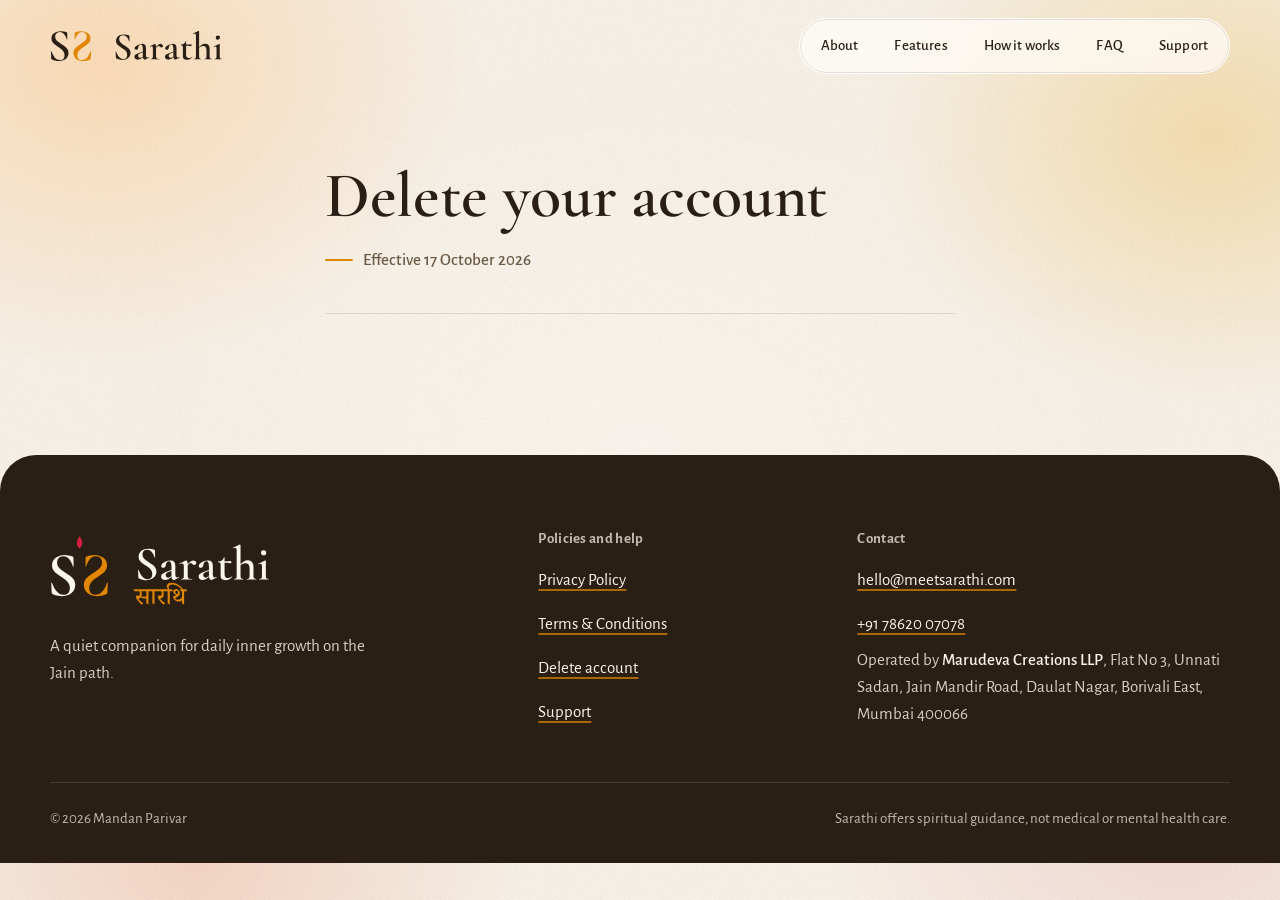
==== delete-account/index.html @ 7aa8a214 "WIP: Sarathi landing page, shared styles and legal page shells Work in progress; not deployed (deplo" ====
<!doctype html>
<html lang="en" class="no-js">
<head>
<meta charset="utf-8">
<meta name="viewport" content="width=device-width, initial-scale=1">
<title>Delete your account | सारथि Sarathi</title>
<meta name="description" content="How to delete your Sarathi account and data, in the app or by email, what is removed and how long it takes.">
<link rel="canonical" href="https://meetsarathi.com/delete-account/">
<meta name="theme-color" content="#E18601">
<meta name="color-scheme" content="light">
<link rel="icon" href="/assets/img/favicon.svg" type="image/svg+xml">
<link rel="icon" href="/assets/img/icon-512.png" type="image/png" sizes="512x512">
<link rel="apple-touch-icon" href="/assets/img/apple-touch-icon.png">
<meta property="og:type" content="website">
<meta property="og:site_name" content="Sarathi">
<meta property="og:locale" content="en_IN">
<meta property="og:title" content="Delete your account | Sarathi">
<meta property="og:description" content="How to delete your Sarathi account and data, in the app or by email, what is removed and how long it takes.">
<meta property="og:url" content="https://meetsarathi.com/delete-account/">
<meta property="og:image" content="https://meetsarathi.com/assets/img/og-image.png">
<meta property="og:image:width" content="1200">
<meta property="og:image:height" content="630">
<meta property="og:image:alt" content="The Sarathi mark with the words सारथि Sarathi and the line A quiet companion, not a coach.">
<meta name="twitter:card" content="summary_large_image">
<meta name="twitter:title" content="Delete your account | Sarathi">
<meta name="twitter:description" content="How to delete your Sarathi account and data, in the app or by email, what is removed and how long it takes.">
<meta name="twitter:image" content="https://meetsarathi.com/assets/img/og-image.png">
<meta name="twitter:image:alt" content="The Sarathi mark with the words सारथि Sarathi and the line A quiet companion, not a coach.">
<link rel="preconnect" href="https://fonts.googleapis.com">
<link rel="preconnect" href="https://fonts.gstatic.com" crossorigin>
<link rel="stylesheet" href="https://fonts.googleapis.com/css2?family=Alegreya+Sans:wght@400;500;700&amp;family=Cormorant+Garamond:wght@500;600&amp;family=Noto+Serif+Devanagari:wght@500;600&amp;display=swap">
<link rel="stylesheet" href="/assets/css/site.css">
<script>document.documentElement.className = 'js';</script>
<script src="/assets/js/site.js" defer></script>
</head>
<body>
<a class="skip-link" href="#main">Skip to content</a>
<header class="site-header">
  <div class="wrap header-inner">
    <a class="brand" href="/"><img src="/assets/img/logo-header.svg" alt="Sarathi, home" width="174" height="32"></a>
    <button class="menu-btn" type="button" aria-expanded="false" aria-controls="site-nav"><span class="bars" aria-hidden="true"></span>Menu</button>
    <nav id="site-nav" class="site-nav" aria-label="Main">
      <ul>
        <li><a href="/#about">About</a></li>
        <li><a href="/#features">Features</a></li>
        <li><a href="/#how-it-works">How it works</a></li>
        <li><a href="/#faq">FAQ</a></li>
        <li><a href="/support/">Support</a></li>
      </ul>
    </nav>
  </div>
</header>
<main id="main" class="legal">
  <header class="legal-head">
    <h1>Delete your account</h1>
    <p class="legal-date">Effective 17 October 2026</p>
  </header>
<!-- LEGAL_BODY -->
</main>
<footer class="site-footer">
  <div class="wrap">
    <div class="footer-grid">
      <div class="footer-brand">
        <a class="brand" href="/"><img src="/assets/img/logo-horizontal-reversed.svg" alt="Sarathi सारथि, home" width="220" height="70"></a>
        <p>A quiet companion for daily inner growth on the Jain path.</p>
      </div>
      <nav class="footer-col" aria-labelledby="footer-links">
        <h2 id="footer-links">Policies and help</h2>
        <ul>
          <li><a href="/privacy/">Privacy Policy</a></li>
          <li><a href="/terms/">Terms &amp; Conditions</a></li>
          <li><a href="/delete-account/">Delete account</a></li>
          <li><a href="/support/">Support</a></li>
        </ul>
      </nav>
      <div class="footer-col">
        <h2>Contact</h2>
        <ul>
          <li><a href="mailto:hello@meetsarathi.com">hello@meetsarathi.com</a></li>
          <li><a href="tel:+917862007078">+91 78620 07078</a></li>
        </ul>
        <address>Operated by <strong>Marudeva Creations LLP</strong>, Flat No 3, Unnati Sadan, Jain Mandir Road, Daulat Nagar, Borivali East, Mumbai 400066</address>
      </div>
    </div>
    <div class="footer-base">
      <p>© 2026 Mandan Parivar</p>
      <p>Sarathi offers spiritual guidance, not medical or mental health care.</p>
    </div>
  </div>
</footer>
</body>
</html>
---- assets/css/site.css ----
/* =========================================================================
   सारथि Sarathi · meetsarathi.com
   One stylesheet. No build step.
   Brand rules: Kanku only once per view (the flame). Cocoa is the text colour
   on cream. Kesar is a fill and stroke colour here (it is below AA as text on
   cream). No shadows or gradients on the mark. Motion is gentle (>= 400ms,
   ease-in-out); only the flame moves continuously; reduced motion is honoured.
   ========================================================================= */

:root {
  /* Brand palette */
  --kesar: #E18601;
  --cocoa: #2A1F14;
  --kanku: #D01F3F;
  --cream: #FBF6EE;
  --sand: #EDDCC2;
  --deep-sand: #D9C2A0;
  --muted: #6B5A45;

  /* Derived surfaces (tints of the palette) */
  --card: #FFFDF9;
  --card-glass: rgba(255, 253, 249, 0.72);
  --card-edge: rgba(255, 255, 255, 0.85);
  --line: rgba(42, 31, 20, 0.12);
  --line-strong: rgba(42, 31, 20, 0.22);
  --sand-glass: rgba(237, 220, 194, 0.55);

  /* Morning wash (page background only, never on the mark) */
  --wash-peach: rgba(255, 216, 170, 0.74);
  --wash-gold: rgba(244, 204, 120, 0.50);
  --wash-coral: rgba(242, 166, 134, 0.36);
  --wash-rose: rgba(236, 174, 174, 0.34);

  /* Type */
  --serif: "Cormorant Garamond", "Cormorant", Garamond, Georgia, serif;
  --sans: "Alegreya Sans", "Segoe UI", system-ui, -apple-system, sans-serif;
  --deva: "Noto Serif Devanagari", "Noto Serif", serif;
  --guj: "Noto Serif Gujarati", "Noto Serif", serif;

  --fs-xs: 0.875rem;     /* 14 */
  --fs-sm: 0.9375rem;    /* 15 */
  --fs-body: 1.0625rem;  /* 17 */
  --fs-lead: clamp(1.125rem, 1.05rem + 0.35vw, 1.3125rem);
  --fs-h3: clamp(1.375rem, 1.3rem + 0.3vw, 1.5625rem);
  --fs-h2: clamp(2.125rem, 1.55rem + 2.2vw, 3.25rem);
  --fs-h1: clamp(2.75rem, 1.35rem + 5.2vw, 5.375rem);

  /* Space and shape */
  --gutter: clamp(16px, 4.5vw, 48px);
  --max: 1180px;
  --section: clamp(4.5rem, 3rem + 6vw, 8.5rem);
  --r-card: 26px;
  --r-sm: 14px;
  --r-pill: 999px;

  /* Motion */
  --ease: cubic-bezier(0.45, 0.05, 0.55, 0.95);
  --dur: 480ms;
}

/* ---------- Base ---------------------------------------------------------- */

*, *::before, *::after { box-sizing: border-box; }

html {
  -webkit-text-size-adjust: 100%;
  text-size-adjust: 100%;
  scroll-behavior: smooth;
  background: var(--cream);
  overflow-x: clip;
}

body {
  margin: 0;
  min-height: 100vh;
  background: transparent;
  color: var(--cocoa);
  font-family: var(--sans);
  font-size: var(--fs-body);
  line-height: 1.6;
  font-kerning: normal;
  text-rendering: optimizeLegibility;
  -webkit-font-smoothing: antialiased;
  overflow-x: clip;
}

/* Slow morning wash + film grain, behind everything */
body::before,
body::after {
  content: "";
  position: fixed;
  pointer-events: none;
  z-index: -1;
}
body::before {
  inset: -12vmax;
  background:
    radial-gradient(42vmax 34vmax at 16% 18%, var(--wash-peach), transparent 70%),
    radial-gradient(38vmax 30vmax at 86% 24%, var(--wash-gold), transparent 70%),
    radial-gradient(36vmax 30vmax at 22% 84%, var(--wash-coral), transparent 70%),
    radial-gradient(40vmax 32vmax at 84% 80%, var(--wash-rose), transparent 70%),
    radial-gradient(56vmax 40vmax at 50% 50%, rgba(255, 253, 249, 0.6), transparent 75%);
  animation: wash-drift 70s var(--ease) infinite alternate;
  will-change: transform;
}
body::after {
  inset: 0;
  opacity: 0.32;
  mix-blend-mode: multiply;
  background-image: url("data:image/svg+xml,%3Csvg xmlns='http://www.w3.org/2000/svg' width='180' height='180'%3E%3Cfilter id='n'%3E%3CfeTurbulence type='fractalNoise' baseFrequency='.85' numOctaves='3' stitchTiles='stitch'/%3E%3CfeColorMatrix values='0 0 0 0 .42 0 0 0 0 .32 0 0 0 0 .22 0 0 0 .5 0'/%3E%3C/filter%3E%3Crect width='100%25' height='100%25' filter='url(%23n)'/%3E%3C/svg%3E");
}
@keyframes wash-drift {
  0%   { transform: translate3d(0, 0, 0) scale(1); }
  50%  { transform: translate3d(3vmax, -2vmax, 0) scale(1.04); }
  100% { transform: translate3d(-2vmax, 2vmax, 0) scale(1.02); }
}

img, svg { display: block; max-width: 100%; height: auto; }
svg { overflow: visible; }

h1, h2, h3, h4 {
  font-family: var(--serif);
  font-weight: 600;
  line-height: 1.12;
  letter-spacing: -0.005em;
  margin: 0;
  text-wrap: balance;
  font-variant-numeric: lining-nums;
}
p { margin: 0; text-wrap: pretty; }
ul, ol { margin: 0; padding: 0; }

a {
  color: inherit;
  text-decoration-line: underline;
  text-decoration-color: var(--kesar);
  text-decoration-thickness: 2px;
  text-underline-offset: 0.22em;
  transition: text-decoration-color var(--dur) var(--ease), color var(--dur) var(--ease);
}
a:hover { text-decoration-color: var(--cocoa); }

:focus-visible {
  outline: 3px solid var(--cocoa);
  outline-offset: 3px;
  border-radius: 6px;
}

::selection { background: var(--sand); color: var(--cocoa); }

/* Devanagari and Gujarati: Noto Serif, never italic */
.deva, :lang(hi) { font-family: var(--deva); font-style: normal; }
.guj, :lang(gu) { font-family: var(--guj); font-style: normal; }
.deva { font-weight: 600; font-size: 1.04em; }
span.deva, span:lang(hi), span:lang(gu) { line-height: 1; }
h1 .deva, h2 .deva, h3 .deva, summary .deva { font-size: 0.82em; font-weight: 500; }

.visually-hidden {
  position: absolute !important;
  width: 1px; height: 1px;
  margin: -1px; padding: 0;
  overflow: hidden;
  clip: rect(0 0 0 0);
  white-space: nowrap;
  border: 0;
}

.skip-link {
  position: absolute;
  left: 16px;
  top: -120px;
  z-index: 100;
  padding: 12px 18px;
  min-height: 44px;
  background: var(--cocoa);
  color: var(--cream);
  font-weight: 500;
  border-radius: var(--r-sm);
  text-decoration: none;
}
.skip-link:focus { top: 12px; outline-color: var(--kesar); }

.wrap {
  width: min(100% - 2 * var(--gutter), var(--max));
  margin-inline: auto;
}

/* ---------- Header and navigation ---------------------------------------- */

.site-header {
  position: relative;
  z-index: 20;
  padding-block: 18px;
}
.header-inner {
  display: flex;
  align-items: center;
  justify-content: space-between;
  gap: 16px;
}
.brand {
  display: inline-flex;
  align-items: center;
  min-height: 44px;
  padding-block: 4px;
  text-decoration: none;
  border-radius: 8px;
}
.brand img { height: 32px; width: auto; }

.site-nav ul {
  list-style: none;
  display: flex;
  flex-wrap: wrap;
  gap: 4px;
}
.site-nav a {
  display: inline-flex;
  align-items: center;
  min-height: 44px;
  padding: 0 16px;
  border-radius: var(--r-pill);
  font-weight: 500;
  font-size: var(--fs-sm);
  letter-spacing: 0.01em;
  text-decoration: none;
  transition: background-color var(--dur) var(--ease);
}
.site-nav a:hover { background: rgba(255, 253, 249, 0.85); }
.site-nav a[aria-current="page"] { background: var(--card); box-shadow: inset 0 0 0 1px var(--line); }

.menu-btn {
  display: none;
  align-items: center;
  gap: 10px;
  min-height: 44px;
  min-width: 44px;
  padding: 0 16px;
  border: 1px solid var(--line-strong);
  border-radius: var(--r-pill);
  background: var(--card-glass);
  color: var(--cocoa);
  font: 500 var(--fs-sm)/1 var(--sans);
  cursor: pointer;
  -webkit-backdrop-filter: blur(12px);
  backdrop-filter: blur(12px);
}
.menu-btn .bars { position: relative; width: 16px; height: 10px; }
.menu-btn .bars::before,
.menu-btn .bars::after {
  content: "";
  position: absolute;
  left: 0; right: 0;
  height: 1.5px;
  background: currentColor;
  border-radius: 2px;
  transition: transform var(--dur) var(--ease), top var(--dur) var(--ease);
}
.menu-btn .bars::before { top: 1px; }
.menu-btn .bars::after { top: 7.5px; }
.menu-open .menu-btn .bars::before { top: 4.25px; transform: rotate(45deg); }
.menu-open .menu-btn .bars::after { top: 4.25px; transform: rotate(-45deg); }

@media (min-width: 900px) {
  .site-nav ul {
    padding: 5px;
    background: var(--card-glass);
    border: 1px solid var(--card-edge);
    box-shadow: inset 0 0 0 1px var(--line);
    border-radius: var(--r-pill);
    -webkit-backdrop-filter: blur(14px);
    backdrop-filter: blur(14px);
  }
}

@media (max-width: 899.98px) {
  .js .menu-btn { display: inline-flex; }
  .js .site-nav {
    position: absolute;
    top: calc(100% - 4px);
    left: var(--gutter);
    right: var(--gutter);
    padding: 8px;
    background: rgba(255, 253, 249, 0.96);
    border: 1px solid var(--line);
    border-radius: 22px;
    box-shadow: 0 24px 48px -28px rgba(80, 50, 20, 0.45);
    opacity: 0;
    visibility: hidden;
    transform: translateY(-6px);
    transition: opacity var(--dur) var(--ease), transform var(--dur) var(--ease), visibility 0s linear var(--dur);
  }
  .js.menu-open .site-nav {
    opacity: 1;
    visibility: visible;
    transform: none;
    transition: opacity var(--dur) var(--ease), transform var(--dur) var(--ease), visibility 0s;
  }
  .js .site-nav ul { flex-direction: column; gap: 2px; }
  .js .site-nav a {
    display: flex;
    min-height: 52px;
    padding: 0 18px;
    border-radius: 14px;
    font-size: var(--fs-body);
  }
  .no-js .header-inner { flex-wrap: wrap; }
}

/* ---------- Shared section rhythm --------------------------------------- */

.section { padding-top: var(--section); }
.section-head { max-width: 40rem; }
.section-head h2 { font-size: var(--fs-h2); }
.section-head p { margin-top: 1.1rem; font-size: var(--fs-lead); line-height: 1.55; color: var(--cocoa); }
.section-head.center { margin-inline: auto; text-align: center; }

.text-link {
  display: inline-flex;
  align-items: center;
  min-height: 44px;
  font-weight: 500;
}

.pill-link {
  display: inline-flex;
  align-items: center;
  justify-content: center;
  gap: 10px;
  min-height: 50px;
  padding: 0 26px;
  border-radius: var(--r-pill);
  background: var(--kesar);
  color: var(--cocoa);
  font-weight: 700;
  font-size: var(--fs-body);
  text-decoration: none;
  transition: background-color var(--dur) var(--ease);
}
.pill-link:hover { background: #EC9A24; }
.pill-link svg { width: 14px; height: 14px; }

/* ---------- Hero ---------------------------------------------------------- */

.hero {
  padding-top: clamp(2.5rem, 1rem + 5vw, 5.5rem);
  padding-bottom: clamp(1rem, 2vw, 2rem);
  text-align: center;
}
.hero-title {
  font-size: var(--fs-h1);
  line-height: 1.02;
  letter-spacing: -0.015em;
  max-width: 14ch;
  margin-inline: auto;
}
@media (min-width: 1100px) { .hero-title { max-width: none; } }
.hero-line {
  margin: 1.1rem auto 0;
  max-width: 30ch;
  font-family: var(--serif);
  font-weight: 500;
  font-size: clamp(1.375rem, 1.15rem + 0.9vw, 1.875rem);
  line-height: 1.3;
  color: var(--muted);
}
.hero-pitch {
  margin: 1.5rem auto 0;
  max-width: 36rem;
  font-size: var(--fs-lead);
  line-height: 1.6;
}

.stores {
  list-style: none;
  display: flex;
  flex-wrap: wrap;
  justify-content: center;
  gap: 12px;
  margin-top: 2rem;
}
.store {
  display: inline-flex;
  align-items: center;
  gap: 12px;
  min-width: 0;
  min-height: 58px;
  padding: 8px 18px 8px 14px;
  border-radius: 16px;
  background: var(--card-glass);
  border: 1px solid var(--line-strong);
  text-align: left;
  -webkit-backdrop-filter: blur(10px);
  backdrop-filter: blur(10px);
}
.store svg { width: 24px; height: 24px; flex: none; }
@media (min-width: 560px) { .store { min-width: 196px; padding: 8px 20px 8px 16px; } }
.store-text { display: flex; flex-direction: column; line-height: 1.15; }
.store-soon { font-size: var(--fs-xs); color: var(--muted); font-weight: 500; }
.store-name { font-size: 1.1875rem; font-weight: 700; letter-spacing: 0.005em; }
.stores-note { margin-top: 0.9rem; font-size: var(--fs-sm); color: var(--muted); }

/* Stage: a temple window of morning light, framing the phone */
.hero-stage {
  position: relative;
  margin: clamp(2.5rem, 2rem + 3vw, 4.5rem) auto 0;
  width: min(100%, 600px);
  display: grid;
  place-items: center;
  padding-top: clamp(28px, 4vw, 56px);
}
.arch {
  position: absolute;
  inset: 0 0 clamp(-24px, -2vw, -12px);
  border-radius: 999px 999px 36px 36px;
  background:
    linear-gradient(180deg, rgba(255, 236, 205, 0.95) 0%, rgba(255, 246, 232, 0.75) 38%, rgba(251, 246, 238, 0.35) 100%);
  border: 1px solid rgba(217, 194, 160, 0.7);
  box-shadow: inset 0 0 0 10px rgba(255, 253, 249, 0.35);
  -webkit-mask-image: linear-gradient(180deg, #000 62%, transparent 98%);
  mask-image: linear-gradient(180deg, #000 62%, transparent 98%);
}
.arch::before {
  /* inner line of the window */
  content: "";
  position: absolute;
  inset: 16px 16px 0;
  border-radius: 999px 999px 24px 24px;
  border: 1px solid rgba(217, 194, 160, 0.45);
  border-bottom: 0;
}

/* ---------- Phone mock (HTML-drawn, illustrative) ------------------------ */

.phone {
  position: relative;
  margin: 0;
  width: min(84vw, 304px);
  aspect-ratio: 304 / 628;
  padding: 10px;
  border-radius: 48px;
  background: var(--cocoa);
  box-shadow:
    0 0 0 1px rgba(42, 31, 20, 0.9),
    0 50px 80px -40px rgba(110, 66, 20, 0.55),
    0 18px 36px -24px rgba(110, 66, 20, 0.35);
  text-align: left;
  font-size: 13px;
  line-height: 1.4;
}
.phone::before {
  /* side button */
  content: "";
  position: absolute;
  right: -3px; top: 120px;
  width: 3px; height: 64px;
  border-radius: 0 3px 3px 0;
  background: #3a2c1f;
}
.ps {
  position: relative;
  height: 100%;
  border-radius: 38px;
  background: var(--cream);
  overflow: hidden;
  display: flex;
  flex-direction: column;
  padding: 14px 16px 0;
}
.ps-island {
  position: absolute;
  top: 10px; left: 50%;
  width: 86px; height: 24px;
  transform: translateX(-50%);
  background: var(--cocoa);
  border-radius: 20px;
}
.ps-status {
  display: flex;
  justify-content: space-between;
  align-items: center;
  height: 20px;
  padding: 0 10px;
  font-weight: 700;
  font-size: 12px;
}
.ps-icons { display: flex; gap: 5px; align-items: center; }
.ps-icons i { display: block; background: var(--cocoa); border-radius: 1px; }
.ps-icons .sig { width: 14px; height: 9px; background: none; display: flex; gap: 1.5px; align-items: flex-end; }
.ps-icons .sig b { display: block; width: 2.5px; background: var(--cocoa); border-radius: 1px; }
.ps-icons .bat { width: 20px; height: 10px; border-radius: 3px; background: none; box-shadow: inset 0 0 0 1px var(--cocoa); padding: 1.5px; }
.ps-icons .bat::before { content: ""; display: block; height: 100%; width: 70%; background: var(--cocoa); border-radius: 1.5px; }

.ps-head {
  display: flex;
  align-items: center;
  justify-content: space-between;
  margin-top: 18px;
}
.ps-head img { height: 18px; width: auto; }
.ps-date { font-size: 12px; color: var(--muted); font-weight: 500; }
.ps-greet {
  margin-top: 10px;
  font-family: var(--serif);
  font-weight: 600;
  font-size: 25px;
  line-height: 1.1;
}
.ps-ringrow {
  display: flex;
  align-items: center;
  gap: 14px;
  margin-top: 14px;
  padding: 12px 14px;
  background: var(--card);
  border: 1px solid var(--sand);
  border-radius: 20px;
}
.ps-ring { width: 76px; height: 76px; flex: none; }
.ps-ringtext strong { display: block; font-family: var(--serif); font-size: 19px; line-height: 1.1; }
.ps-ringtext span { display: block; margin-top: 3px; font-size: 12px; color: var(--muted); }

.ps-card {
  margin-top: 10px;
  padding: 14px 15px 14px;
  background: var(--card);
  border: 1px solid var(--sand);
  border-radius: 20px;
}
.ps-label { font-size: 11.5px; font-weight: 500; color: var(--muted); }
.ps-quote {
  margin-top: 6px;
  font-family: var(--serif);
  font-weight: 600;
  font-size: 17.5px;
  line-height: 1.22;
}
.ps-tag {
  display: inline-block;
  margin-top: 10px;
  padding: 3px 10px;
  border-radius: var(--r-pill);
  background: var(--sand);
  font-size: 11.5px;
  font-weight: 500;
}
.ps-journal { display: flex; align-items: center; justify-content: space-between; gap: 10px; }
.ps-journal strong { display: block; font-family: var(--serif); font-size: 17px; line-height: 1.1; }
.ps-journal span { font-size: 11.5px; color: var(--muted); }
.ps-btn {
  flex: none;
  padding: 7px 14px;
  border-radius: var(--r-pill);
  background: var(--kesar);
  color: var(--cocoa);
  font-weight: 700;
  font-size: 12px;
}
.ps-next {
  display: flex;
  align-items: center;
  gap: 10px;
  margin-top: 10px;
  padding: 10px 14px;
  border-radius: 16px;
  background: rgba(237, 220, 194, 0.55);
  font-size: 12px;
}
.ps-next svg { width: 16px; height: 16px; flex: none; }
.ps-next strong { font-weight: 700; }
.ps-tabs {
  margin-top: auto;
  display: flex;
  justify-content: space-between;
  padding: 10px 6px 18px;
  border-top: 1px solid var(--sand);
  font-size: 10.5px;
  font-weight: 500;
  color: var(--muted);
}
.ps-tabs span { display: flex; flex-direction: column; align-items: center; gap: 4px; }
.ps-tabs span::before {
  content: "";
  width: 18px; height: 18px;
  border-radius: 6px;
  box-shadow: inset 0 0 0 1.5px currentColor;
  opacity: 0.6;
}
.ps-tabs .on { color: var(--cocoa); }
.ps-tabs .on::before { background: var(--kesar); box-shadow: none; opacity: 1; }

/* The flame: the only Kanku in view, and the only thing that moves */
.flame-kindle { animation: kindle 900ms var(--ease) 500ms both; }
.flame {
  transform-box: fill-box;
  transform-origin: 50% 100%;
  animation: sway 800ms var(--ease) 1400ms infinite alternate both;
}
@keyframes kindle { from { opacity: 0; } to { opacity: 1; } }
@keyframes sway {
  from { transform: rotate(-2.5deg); }
  to   { transform: rotate(2.5deg); }
}
.hero-title, .hero-line { animation: rise 900ms var(--ease) both; }
.hero-line { animation-delay: 120ms; }
@keyframes rise { from { opacity: 0; } to { opacity: 1; } }

/* ---------- About -------------------------------------------------------- */

.about-grid {
  display: grid;
  gap: clamp(2.5rem, 5vw, 5rem);
  align-items: center;
}
.about-copy h2 { font-size: var(--fs-h2); }
.about-copy .lead {
  margin-top: 1.4rem;
  font-family: var(--serif);
  font-weight: 500;
  font-size: clamp(1.5rem, 1.25rem + 1vw, 2.125rem);
  line-height: 1.3;
}
.about-copy p + p { margin-top: 1.1rem; }
.about-copy .lead + p { margin-top: 1.6rem; }
.about-copy p:not(.lead) { max-width: 36rem; font-size: var(--fs-lead); line-height: 1.65; }

.mark-card {
  margin: 0;
  padding: clamp(28px, 4vw, 44px);
  background: var(--card-glass);
  border: 1px solid var(--card-edge);
  box-shadow: inset 0 0 0 1px var(--line);
  border-radius: 32px;
  -webkit-backdrop-filter: blur(14px);
  backdrop-filter: blur(14px);
}
.mark-card img { width: clamp(120px, 26vw, 168px); margin-inline: auto; }
.mark-card ul { list-style: none; margin-top: 28px; display: grid; gap: 16px; }
.mark-card li { display: grid; grid-template-columns: 18px 1fr; gap: 14px; align-items: start; }
.mark-card li::before {
  content: "";
  width: 14px; height: 14px;
  margin-top: 6px;
  border-radius: 50%;
  background: var(--cocoa);
}
.mark-card li.becoming::before { background: var(--kesar); }
.mark-card li.between::before { background: none; box-shadow: inset 0 0 0 1.5px var(--deep-sand); }

@media (min-width: 900px) {
  .about-grid { grid-template-columns: 1.25fr 0.85fr; }
}

/* ---------- Features (bento of frosted cards) ---------------------------- */

.features-grid {
  list-style: none;
  display: grid;
  gap: 16px;
  margin-top: clamp(2.5rem, 4vw, 3.5rem);
}
.feature {
  position: relative;
  display: flex;
  flex-direction: column;
  padding: clamp(22px, 2.6vw, 30px);
  background: var(--card-glass);
  border: 1px solid var(--card-edge);
  box-shadow: inset 0 0 0 1px var(--line);
  border-radius: var(--r-card);
  -webkit-backdrop-filter: blur(14px);
  backdrop-filter: blur(14px);
}
.feature h3 { font-size: var(--fs-h3); }
.feature h3 + p { margin-top: 0.6rem; line-height: 1.6; }
.feature .demo { margin-top: auto; padding-top: 22px; }
.feature--soft { background: var(--sand-glass); }

/* small illustrations inside cards */
.demo-quote {
  padding: 20px 22px;
  border-radius: 18px;
  background: var(--card);
  border: 1px solid var(--sand);
}
.demo-quote q {
  quotes: none;
  display: block;
  font-family: var(--serif);
  font-size: clamp(1.375rem, 1.2rem + 0.6vw, 1.75rem);
  font-weight: 600;
  line-height: 1.25;
}
.demo-quote small { display: block; margin-top: 6px; font-size: var(--fs-sm); color: var(--muted); }

.dayline { position: relative; height: 34px; margin-top: 4px; }
.dayline-track {
  position: absolute;
  left: 0; right: 0; top: 10px;
  height: 14px;
  border-radius: var(--r-pill);
  background: linear-gradient(90deg, var(--deep-sand) 0 29.17%, var(--card) 29.17% 91.67%, var(--deep-sand) 91.67% 100%);
  box-shadow: inset 0 0 0 1px var(--line);
}
.dayline-dot {
  position: absolute;
  top: 13px;
  width: 8px; height: 8px;
  margin-left: -4px;
  border-radius: 50%;
  background: var(--kesar);
}
.dayline-legend {
  display: flex;
  justify-content: space-between;
  margin-top: 6px;
  font-size: var(--fs-xs);
  color: var(--muted);
}

.demo-question {
  display: flex;
  align-items: flex-start;
  gap: 12px;
  padding: 14px 16px;
  border-radius: 18px;
  background: var(--card);
  border: 1px solid var(--sand);
}
.demo-question p { font-family: var(--serif); font-weight: 600; font-size: 1.1875rem; line-height: 1.25; }
.demo-question small { display: block; margin-top: 4px; font-family: var(--sans); font-weight: 400; font-size: var(--fs-sm); color: var(--muted); }
.demo-question svg { width: 22px; height: 22px; flex: none; margin-top: 2px; }

.chips { list-style: none; display: flex; flex-wrap: wrap; gap: 8px; }
.chips li {
  padding: 6px 14px;
  border-radius: var(--r-pill);
  background: var(--card);
  border: 1px solid var(--sand);
  font-size: var(--fs-sm);
  font-weight: 500;
}
.chips li.more { background: var(--sand); border-color: var(--sand); }
.chips-caption { margin-top: 10px; font-size: var(--fs-sm); color: var(--muted); }

.bubble {
  max-width: 92%;
  margin-left: auto;
  padding: 12px 16px;
  border-radius: 18px 18px 6px 18px;
  background: var(--sand);
  font-size: var(--fs-sm);
  line-height: 1.45;
}
.bubble.reply {
  margin-left: 0;
  margin-top: 8px;
  border-radius: 18px 18px 18px 6px;
  background: var(--card);
  border: 1px solid var(--sand);
}

.practice-list { list-style: none; display: grid; gap: 0; }
.practice-list li {
  display: flex;
  justify-content: space-between;
  gap: 12px;
  padding: 9px 0;
  border-bottom: 1px solid var(--line);
  font-size: var(--fs-sm);
}
.practice-list li:last-child { border-bottom: 0; }
.practice-list span { color: var(--muted); }

.ladder { list-style: none; display: grid; gap: 6px; }
.ladder li {
  display: flex;
  align-items: center;
  gap: 10px;
  font-family: var(--serif);
  font-weight: 600;
  font-size: 1.125rem;
  line-height: 1.2;
}
.ladder li::before {
  content: "";
  width: 10px; height: 10px;
  flex: none;
  border-radius: 50%;
  box-shadow: inset 0 0 0 1.5px var(--kesar);
}
.ladder li:first-child::before { background: var(--kesar); }
.ladder li:nth-child(2) { padding-left: 14px; }
.ladder li:nth-child(3) { padding-left: 28px; }
.ladder li:nth-child(4) { padding-left: 42px; color: var(--muted); }

.scripts { list-style: none; display: flex; flex-wrap: wrap; gap: 10px 22px; align-items: baseline; }
.scripts li { line-height: 1.5; }
.scripts .en { font-family: var(--serif); font-weight: 600; font-size: clamp(2rem, 1.6rem + 1.4vw, 2.75rem); }
.scripts .deva, .scripts .guj { font-weight: 500; font-size: clamp(1.65rem, 1.3rem + 1.2vw, 2.25rem); }

.okay {
  padding: 16px 18px 14px;
  border-radius: 18px;
  background: var(--card);
  border: 1px solid var(--sand);
}
.okay p { font-family: var(--serif); font-weight: 600; font-size: 1.375rem; line-height: 1.2; }
.okay-scale { display: flex; justify-content: space-between; margin-top: 12px; gap: 4px; }
.okay-scale span {
  flex: 1;
  height: 8px;
  border-radius: var(--r-pill);
  background: var(--sand);
}
.okay-scale span.on { background: var(--kesar); }
.okay-ends { display: flex; justify-content: space-between; margin-top: 6px; font-size: var(--fs-xs); color: var(--muted); }

@media (min-width: 720px) {
  .features-grid { grid-template-columns: repeat(2, minmax(0, 1fr)); }
  .feature--wide { grid-column: span 2; }
}
@media (min-width: 1100px) {
  .features-grid { grid-template-columns: repeat(6, minmax(0, 1fr)); }
  .feature { grid-column: span 2; }
  .feature--wide { grid-column: span 4; }
  .feature--half { grid-column: span 3; }
  .feature--wide.split { flex-direction: row; gap: 32px; align-items: stretch; }
  .feature--wide.split > .copy { flex: 1 1 0; }
  .feature--wide.split > .demo { flex: 1.1 1 0; margin-top: 0; padding-top: 0; align-self: center; }
}

/* ---------- How it works -------------------------------------------------- */

.steps {
  list-style: none;
  display: grid;
  gap: 28px;
  margin-top: clamp(2.5rem, 4vw, 3.5rem);
  counter-reset: step;
}
.step { position: relative; display: grid; grid-template-columns: 64px 1fr; gap: 18px; align-items: start; }
.step-num {
  position: relative;
  display: grid;
  place-items: center;
  width: 64px; height: 64px;
  border-radius: 50%;
  background: var(--card);
  box-shadow: inset 0 0 0 1px var(--sand);
  font-family: var(--serif);
  font-weight: 600;
  font-size: 1.875rem;
  line-height: 1;
  font-variant-numeric: lining-nums;
}
.step-num::after {
  /* a kesar arc: progress made, one step at a time */
  content: "";
  position: absolute;
  inset: 0;
  border-radius: 50%;
  border: 2.5px solid transparent;
  border-top-color: var(--kesar);
  border-right-color: var(--kesar);
  transform: rotate(-45deg);
}
.step:nth-child(1) .step-num::after { border-right-color: transparent; transform: rotate(-20deg); }
.step:nth-child(3) .step-num::after { border-color: var(--kesar); }
.step h3 { font-size: var(--fs-h3); margin-top: 0.35rem; }
.step p { margin-top: 0.55rem; line-height: 1.6; max-width: 32rem; }

@media (min-width: 900px) {
  .steps { grid-template-columns: repeat(3, minmax(0, 1fr)); gap: clamp(28px, 4vw, 56px); }
  .step { grid-template-columns: 1fr; gap: 22px; }
  .step:not(:last-child)::after {
    /* the path between steps */
    content: "";
    position: absolute;
    top: 32px;
    left: 84px;
    right: calc(-1 * clamp(28px, 4vw, 56px) + 16px);
    border-top: 1.5px dashed var(--deep-sand);
  }
  .step h3 { margin-top: 0; }
}
.steps-note { margin-top: 2.5rem; max-width: 44rem; color: var(--muted); font-size: var(--fs-body); }

/* ---------- Privacy promise ---------------------------------------------- */

.promise {
  display: grid;
  gap: clamp(2rem, 4vw, 3.5rem);
  padding: clamp(32px, 5vw, 64px);
  border-radius: 36px;
  background: var(--sand-glass);
  border: 1px solid rgba(255, 253, 249, 0.6);
  box-shadow: inset 0 0 0 1px rgba(42, 31, 20, 0.08);
  -webkit-backdrop-filter: blur(14px);
  backdrop-filter: blur(14px);
}
.promise h2 { font-size: var(--fs-h2); }
.promise-intro p { margin-top: 1rem; font-size: var(--fs-lead); max-width: 30rem; }
.promise-intro .text-link { margin-top: 1rem; }
.promise-list { list-style: none; display: grid; gap: 14px; }
.promise-list li {
  display: grid;
  grid-template-columns: 28px 1fr;
  gap: 14px;
  padding: 18px 20px;
  background: var(--card-glass);
  border-radius: 20px;
  box-shadow: inset 0 0 0 1px var(--line);
}
.promise-list svg { width: 28px; height: 28px; }
.promise-list strong { display: block; font-family: var(--serif); font-size: 1.375rem; line-height: 1.2; font-weight: 600; }
.promise-list span { display: block; margin-top: 2px; line-height: 1.5; }
@media (min-width: 900px) {
  .promise { grid-template-columns: 0.9fr 1.1fr; align-items: center; }
  .promise-list { grid-template-columns: 1fr 1fr; }
}

/* ---------- From Mandan Parivar ------------------------------------------ */

.family { text-align: center; }
.family h2 { font-size: var(--fs-h2); }
.family p { margin: 1.2rem auto 0; max-width: 36rem; font-size: var(--fs-lead); line-height: 1.6; }
.family .pill-link { margin-top: 2rem; }
.family-rule {
  width: 72px;
  height: 1px;
  margin: 0 auto 2rem;
  background: var(--deep-sand);
}

/* ---------- FAQ ----------------------------------------------------------- */

.faq-grid { display: grid; gap: clamp(2rem, 4vw, 4rem); }
.faq-intro h2 { font-size: var(--fs-h2); }
.faq-intro p { margin-top: 1rem; font-size: var(--fs-lead); }
.faq-list { display: grid; gap: 10px; }
.faq-item {
  background: var(--card-glass);
  border: 1px solid var(--card-edge);
  box-shadow: inset 0 0 0 1px var(--line);
  border-radius: 20px;
  -webkit-backdrop-filter: blur(12px);
  backdrop-filter: blur(12px);
  transition: background-color var(--dur) var(--ease);
}
.faq-item[open] { background: rgba(255, 253, 249, 0.92); }
.faq-item summary {
  display: flex;
  align-items: center;
  justify-content: space-between;
  gap: 16px;
  min-height: 64px;
  padding: 14px 20px 14px 24px;
  cursor: pointer;
  list-style: none;
  font-family: var(--serif);
  font-weight: 600;
  font-size: clamp(1.25rem, 1.15rem + 0.35vw, 1.4375rem);
  line-height: 1.25;
  border-radius: 20px;
}
.faq-item summary::-webkit-details-marker { display: none; }
.faq-item summary > span:first-child { flex: 1; }
.faq-item summary::after {
  content: "";
  flex: none;
  width: 30px; height: 30px;
  border-radius: 50%;
  background:
    linear-gradient(var(--cocoa), var(--cocoa)) center / 12px 1.5px no-repeat,
    linear-gradient(var(--cocoa), var(--cocoa)) center / 1.5px 12px no-repeat,
    var(--sand);
  transition: transform var(--dur) var(--ease);
}
.faq-item[open] summary::after { transform: rotate(45deg); }
.faq-body { padding: 0 24px 22px; max-width: 42rem; }
.faq-body p + p { margin-top: 0.8rem; }
.faq-item[open] .faq-body { animation: rise var(--dur) var(--ease); }
@media (min-width: 900px) {
  .faq-grid { grid-template-columns: 0.75fr 1.25fr; align-items: start; }
  .faq-intro { position: sticky; top: 32px; }
}

/* ---------- Closing line --------------------------------------------------- */

.closing {
  padding-block: clamp(3rem, 6vw, 6rem) clamp(3rem, 5vw, 5rem);
  text-align: center;
}
.closing p {
  font-family: var(--serif);
  font-weight: 500;
  font-size: clamp(2.25rem, 1.2rem + 4.5vw, 4.75rem);
  line-height: 1.05;
  letter-spacing: -0.01em;
  color: var(--cocoa);
}

/* ---------- Footer (cocoa ground, reversed logo) ------------------------- */

.site-footer {
  background: var(--cocoa);
  color: var(--cream);
  border-radius: 36px 36px 0 0;
  padding-block: clamp(3rem, 6vw, 5rem) 2rem;
}
.site-footer :focus-visible { outline-color: var(--cream); }
.site-footer a {
  text-decoration-color: rgba(225, 134, 1, 0.7);
}
.site-footer a:hover { text-decoration-color: var(--kesar); color: #fff; }
.footer-grid { display: grid; gap: 2.5rem; }
.footer-brand img { width: 220px; height: auto; }
.footer-brand p { margin-top: 1.1rem; max-width: 22rem; color: rgba(251, 246, 238, 0.82); }
.footer-col h2 {
  font-family: var(--sans);
  font-size: var(--fs-sm);
  font-weight: 700;
  letter-spacing: 0.02em;
  color: rgba(251, 246, 238, 0.72);
  margin-bottom: 0.6rem;
}
.footer-col ul { list-style: none; }
.footer-col a {
  display: inline-flex;
  align-items: center;
  min-height: 44px;
}
.footer-col address { font-style: normal; color: rgba(251, 246, 238, 0.82); line-height: 1.6; }
.footer-col address strong { color: var(--cream); font-weight: 500; }
.footer-base {
  display: flex;
  flex-wrap: wrap;
  justify-content: space-between;
  gap: 8px 24px;
  margin-top: 3rem;
  padding-top: 1.5rem;
  border-top: 1px solid rgba(251, 246, 238, 0.14);
  font-size: var(--fs-sm);
  color: rgba(251, 246, 238, 0.72);
}
@media (min-width: 760px) {
  .footer-grid { grid-template-columns: 1fr 1fr; }
}
@media (min-width: 1100px) {
  .footer-grid { grid-template-columns: 1.3fr 0.8fr 1.1fr; gap: 3rem; }
}

/* ---------- Legal and support pages -------------------------------------- */

.legal {
  width: min(100% - 2 * var(--gutter), 70ch);
  margin-inline: auto;
  padding-block: clamp(2.5rem, 2rem + 3vw, 5rem) clamp(4rem, 8vw, 7rem);
  font-size: var(--fs-body);
  line-height: 1.7;
}
.legal-head {
  padding-bottom: clamp(1.75rem, 3vw, 2.5rem);
  margin-bottom: clamp(1.75rem, 3vw, 2.5rem);
  border-bottom: 1px solid var(--line);
}
.legal-head h1 {
  font-size: clamp(2.5rem, 1.6rem + 3.4vw, 4rem);
  line-height: 1.05;
}
.legal-date {
  display: flex;
  align-items: center;
  gap: 10px;
  margin-top: 1rem;
  color: var(--muted);
  font-weight: 500;
}
.legal-date::before {
  content: "";
  width: 28px; height: 2px;
  border-radius: 2px;
  background: var(--kesar);
}

/* Prose */
.legal > :where(p, ul, ol, dl, table, blockquote, address, figure, pre, section, div) { margin-block: 0 1.1em; }
.legal :where(p, li, dd) { max-width: 70ch; }
.legal h2 {
  font-size: clamp(1.625rem, 1.45rem + 0.7vw, 2rem);
  line-height: 1.15;
  margin: 2.6em 0 0.7em;
  padding-top: 1.1em;
  border-top: 1px solid var(--line);
  scroll-margin-top: 24px;
  font-variant-numeric: lining-nums tabular-nums;
}
.legal-head + h2,
.legal-head + .toc + h2,
.legal .toc + h2 { margin-top: 0.4em; border-top: 0; padding-top: 0; }
.legal h3 {
  font-size: clamp(1.25rem, 1.18rem + 0.3vw, 1.4375rem);
  line-height: 1.2;
  margin: 1.9em 0 0.5em;
  scroll-margin-top: 24px;
  font-variant-numeric: lining-nums tabular-nums;
}
.legal h4 {
  font-family: var(--sans);
  font-size: var(--fs-body);
  font-weight: 700;
  line-height: 1.4;
  margin: 1.6em 0 0.4em;
}
.legal :where(section, div) > :where(h2, h3):first-child { margin-top: 0; }
.legal p, .legal li { text-wrap: pretty; hyphens: manual; overflow-wrap: break-word; }
.legal ul, .legal ol { padding-left: 1.35em; }
.legal li { margin-block: 0.35em; padding-left: 0.2em; }
.legal li::marker { color: var(--muted); font-variant-numeric: tabular-nums; }
.legal ul > li::marker { color: var(--kesar); }
.legal ol ol { list-style: lower-alpha; }
.legal ol ol ol { list-style: lower-roman; }
.legal :where(ul, ol) :where(ul, ol) { margin-top: 0.35em; margin-bottom: 0.35em; }
.legal strong, .legal b { font-weight: 700; }
.legal a { overflow-wrap: anywhere; }
.legal dt { font-weight: 700; margin-top: 0.8em; }
.legal dd { margin: 0.2em 0 0 0; }
.legal address { font-style: normal; }
.legal hr { border: 0; border-top: 1px solid var(--line); margin: 2.5em 0; }
.legal blockquote,
.legal .note,
.legal .callout {
  margin-inline: 0;
  padding: 1.1em 1.3em;
  border-radius: 18px;
  background: var(--sand-glass);
  box-shadow: inset 3px 0 0 var(--kesar);
}
.legal blockquote > :last-child, .legal .note > :last-child, .legal .callout > :last-child { margin-bottom: 0; }

/* Numbering: write "1." in the heading text, wrap it in <span class="n">, or
   add class "numbered" to <main class="legal"> for automatic 1 / 1.1 numbers. */
.legal h2 .n, .legal h3 .n { display: inline-block; min-width: 1.9em; font-variant-numeric: lining-nums tabular-nums; color: var(--muted); }
.legal.numbered { counter-reset: h2; }
.legal.numbered h2 { counter-increment: h2; counter-reset: h3; }
.legal.numbered h3 { counter-increment: h3; }
.legal.numbered h2::before { content: counter(h2) ". "; display: inline-block; min-width: 1.9em; color: var(--muted); }
.legal.numbered h3::before { content: counter(h2) "." counter(h3) " "; display: inline-block; min-width: 2.6em; color: var(--muted); }

/* Tables */
.legal .table-scroll { overflow-x: auto; margin-block: 0 1.4em; border-radius: 16px; box-shadow: inset 0 0 0 1px var(--line); background: var(--card-glass); }
.legal .table-scroll:focus-visible { outline-offset: 2px; }
.legal table {
  width: 100%;
  border-collapse: collapse;
  font-size: var(--fs-sm);
  line-height: 1.5;
  font-variant-numeric: lining-nums tabular-nums;
}
.legal .table-scroll table { margin: 0; }
.legal caption { caption-side: top; text-align: left; padding: 12px 16px 4px; font-weight: 700; }
.legal th, .legal td { padding: 12px 16px; text-align: left; vertical-align: top; border-bottom: 1px solid var(--line); }
.legal thead th { background: var(--sand); font-weight: 700; border-bottom: 0; }
.legal tbody tr:last-child > * { border-bottom: 0; }
.legal td { overflow-wrap: anywhere; min-width: 8em; }

/* Table of contents (built by site.js from the h2s) */
.toc {
  margin: 0 0 2.5rem;
  padding: 6px 8px 10px;
  background: var(--card-glass);
  border: 1px solid var(--card-edge);
  box-shadow: inset 0 0 0 1px var(--line);
  border-radius: 20px;
  -webkit-backdrop-filter: blur(12px);
  backdrop-filter: blur(12px);
}
.toc summary {
  display: flex;
  align-items: center;
  justify-content: space-between;
  min-height: 48px;
  padding: 0 12px;
  font-weight: 700;
  cursor: pointer;
  list-style: none;
  border-radius: 14px;
}
.toc summary::-webkit-details-marker { display: none; }
.toc summary::after {
  content: "";
  width: 9px; height: 9px;
  border-right: 1.5px solid var(--cocoa);
  border-bottom: 1.5px solid var(--cocoa);
  transform: translateY(-3px) rotate(45deg);
  transition: transform var(--dur) var(--ease);
}
.toc[open] summary::after { transform: translateY(2px) rotate(-135deg); }
.toc ol { list-style: none; padding: 0; margin: 0; counter-reset: toc; }
.toc li { margin: 0; padding: 0; max-width: none; }
.toc a {
  display: flex;
  align-items: center;
  min-height: 44px;
  padding: 6px 12px;
  border-radius: 12px;
  text-decoration: none;
  line-height: 1.35;
  font-size: var(--fs-sm);
  transition: background-color var(--dur) var(--ease);
}
.toc a:hover { background: rgba(237, 220, 194, 0.6); }
.toc a[aria-current="true"] { background: var(--sand); font-weight: 500; }

@media (min-width: 1120px) {
  .legal.has-toc {
    width: min(100% - 2 * var(--gutter), calc(70ch + 16rem + 4.5rem));
    display: grid;
    grid-template-columns: 16rem minmax(0, 70ch);
    column-gap: 4.5rem;
    align-items: start;
  }
  .legal.has-toc > * { grid-column: 2; }
  .legal.has-toc > .legal-head { grid-column: 1 / -1; }
  .legal.has-toc > .toc {
    grid-column: 1;
    grid-row: 2 / span 400;
    position: sticky;
    top: 24px;
    max-height: calc(100vh - 48px);
    overflow: auto;
    margin: 0;
  }
  .legal.has-toc > .toc summary { pointer-events: none; }
  .legal.has-toc > .toc summary::after { display: none; }
  .legal.has-toc .toc + h2 { margin-top: 0; }
}

/* Support page helpers (usable inside the injected body) */
.legal .contact-cards { display: grid; gap: 12px; padding: 0; list-style: none; }
.legal .contact-cards li { margin: 0; padding: 18px 20px; border-radius: 18px; background: var(--card-glass); box-shadow: inset 0 0 0 1px var(--line); }
@media (min-width: 640px) { .legal .contact-cards { grid-template-columns: 1fr 1fr; } }

/* ---------- 404 ------------------------------------------------------------ */

.notfound {
  min-height: 62vh;
  display: grid;
  place-items: center;
  text-align: center;
  padding-block: clamp(3rem, 8vw, 6rem);
}
.notfound img { width: 96px; margin: 0 auto 2rem; }
.notfound h1 { font-size: clamp(2.75rem, 2rem + 3vw, 4.25rem); }
.notfound p { margin: 1rem auto 0; max-width: 32rem; font-size: var(--fs-lead); }
.notfound .pill-link { margin-top: 2rem; }
.notfound ul { list-style: none; display: flex; flex-wrap: wrap; justify-content: center; gap: 4px 20px; margin-top: 1.25rem; }
.notfound ul a { display: inline-flex; align-items: center; min-height: 44px; }

/* ---------- Reduced motion: no drift, no sway; a single soft fade -------- */

@media (prefers-reduced-motion: reduce) {
  html { scroll-behavior: auto; }
  body::before { animation: none; }
  .flame { animation: none; }
  .flame-kindle { animation: kindle 600ms var(--ease) both; }
  *, *::before, *::after { transition-duration: 1ms !important; }
  .menu-open .menu-btn .bars::before, .menu-open .menu-btn .bars::after { transition: none; }
}

/* ---------- Print (legal pages) ------------------------------------------- */

@media print {
  body::before, body::after, .site-header, .site-footer, .toc, .skip-link { display: none !important; }
  body { background: #fff; }
  .legal { width: auto; padding: 0; }
  .legal a { text-decoration: underline; }
}
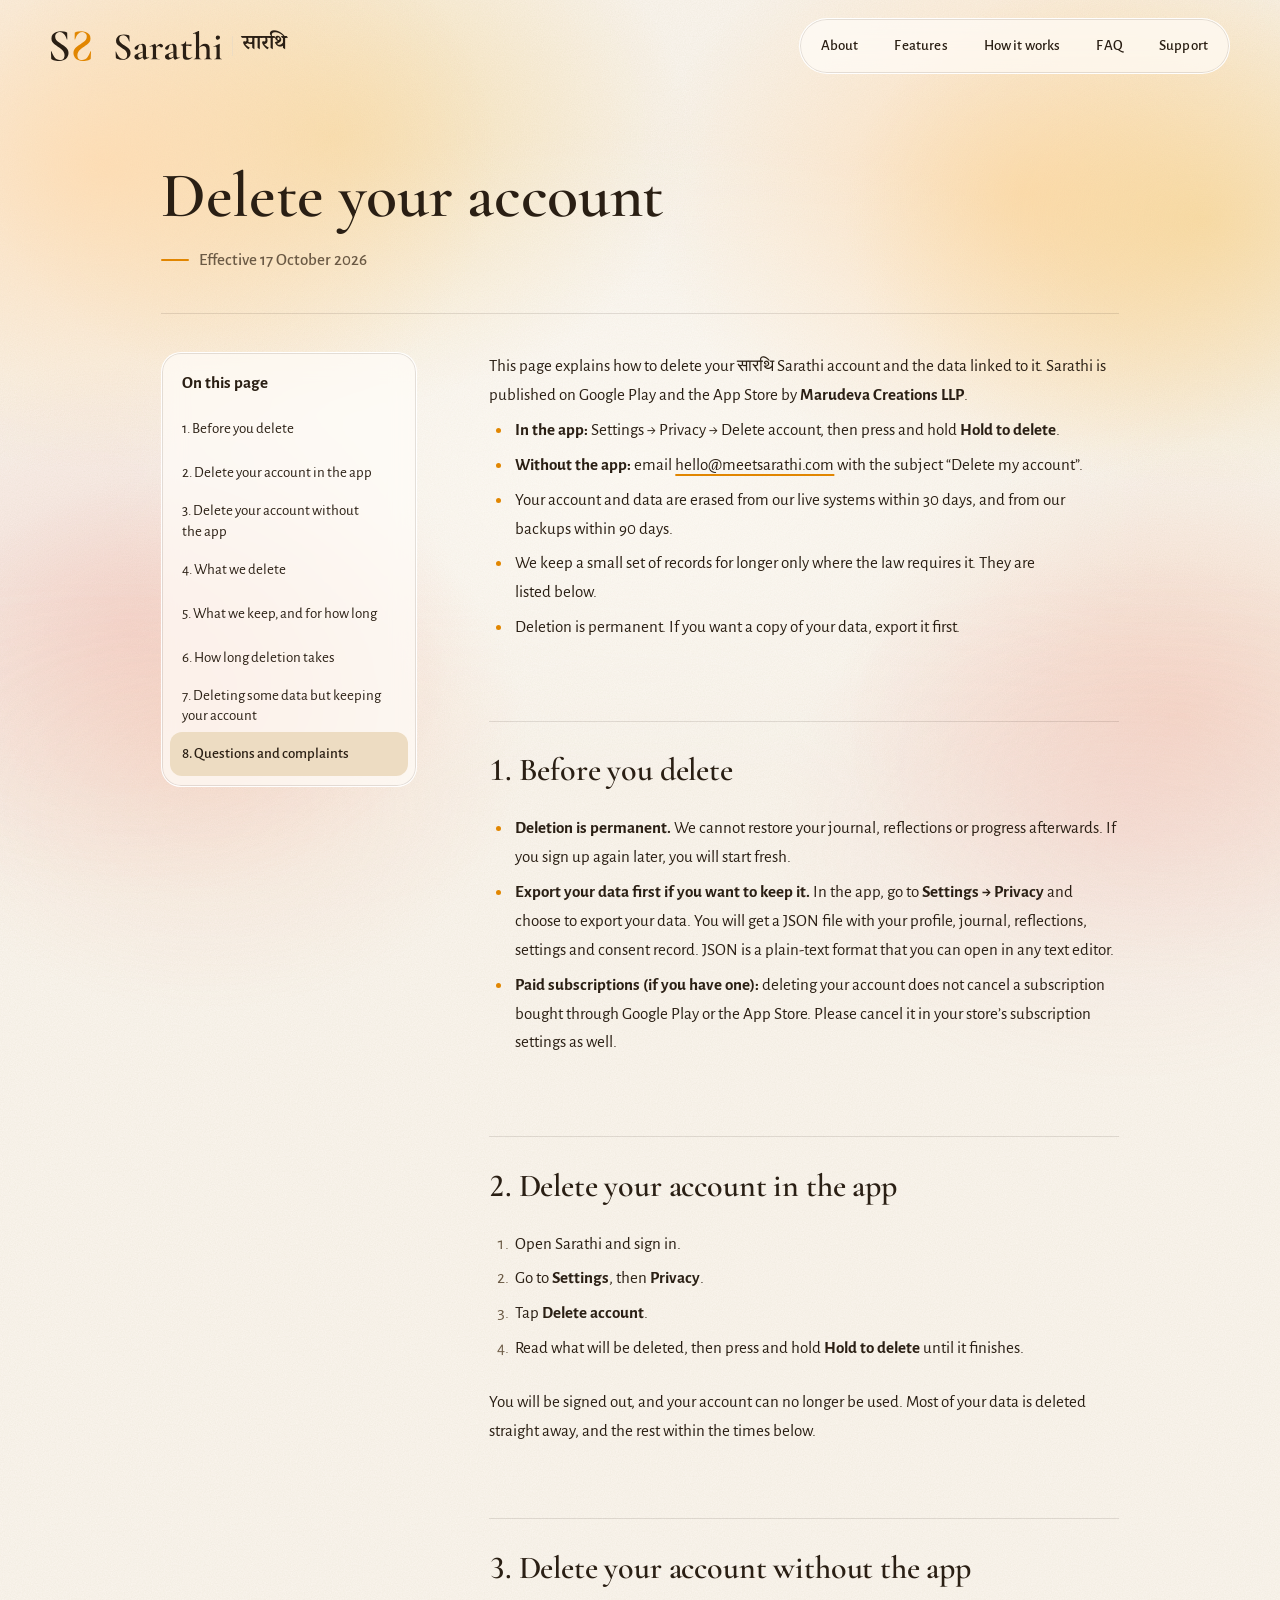
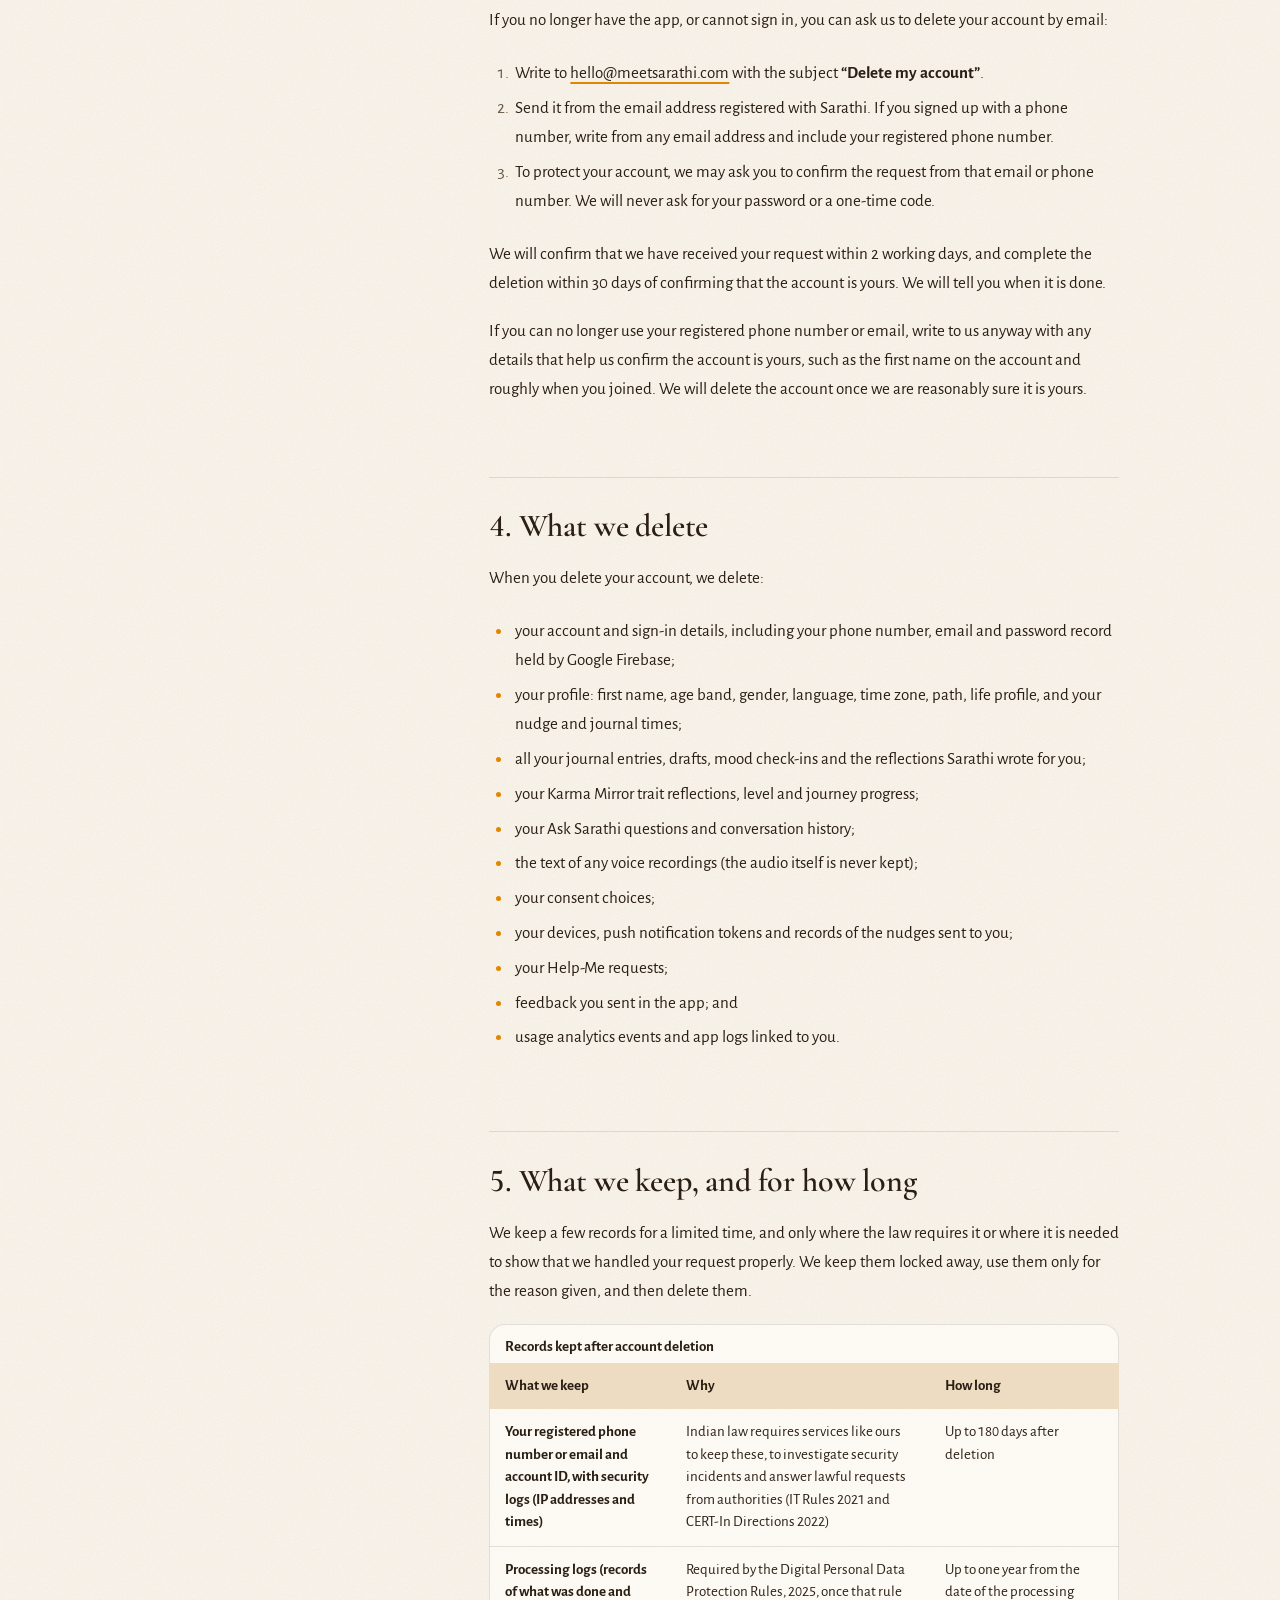
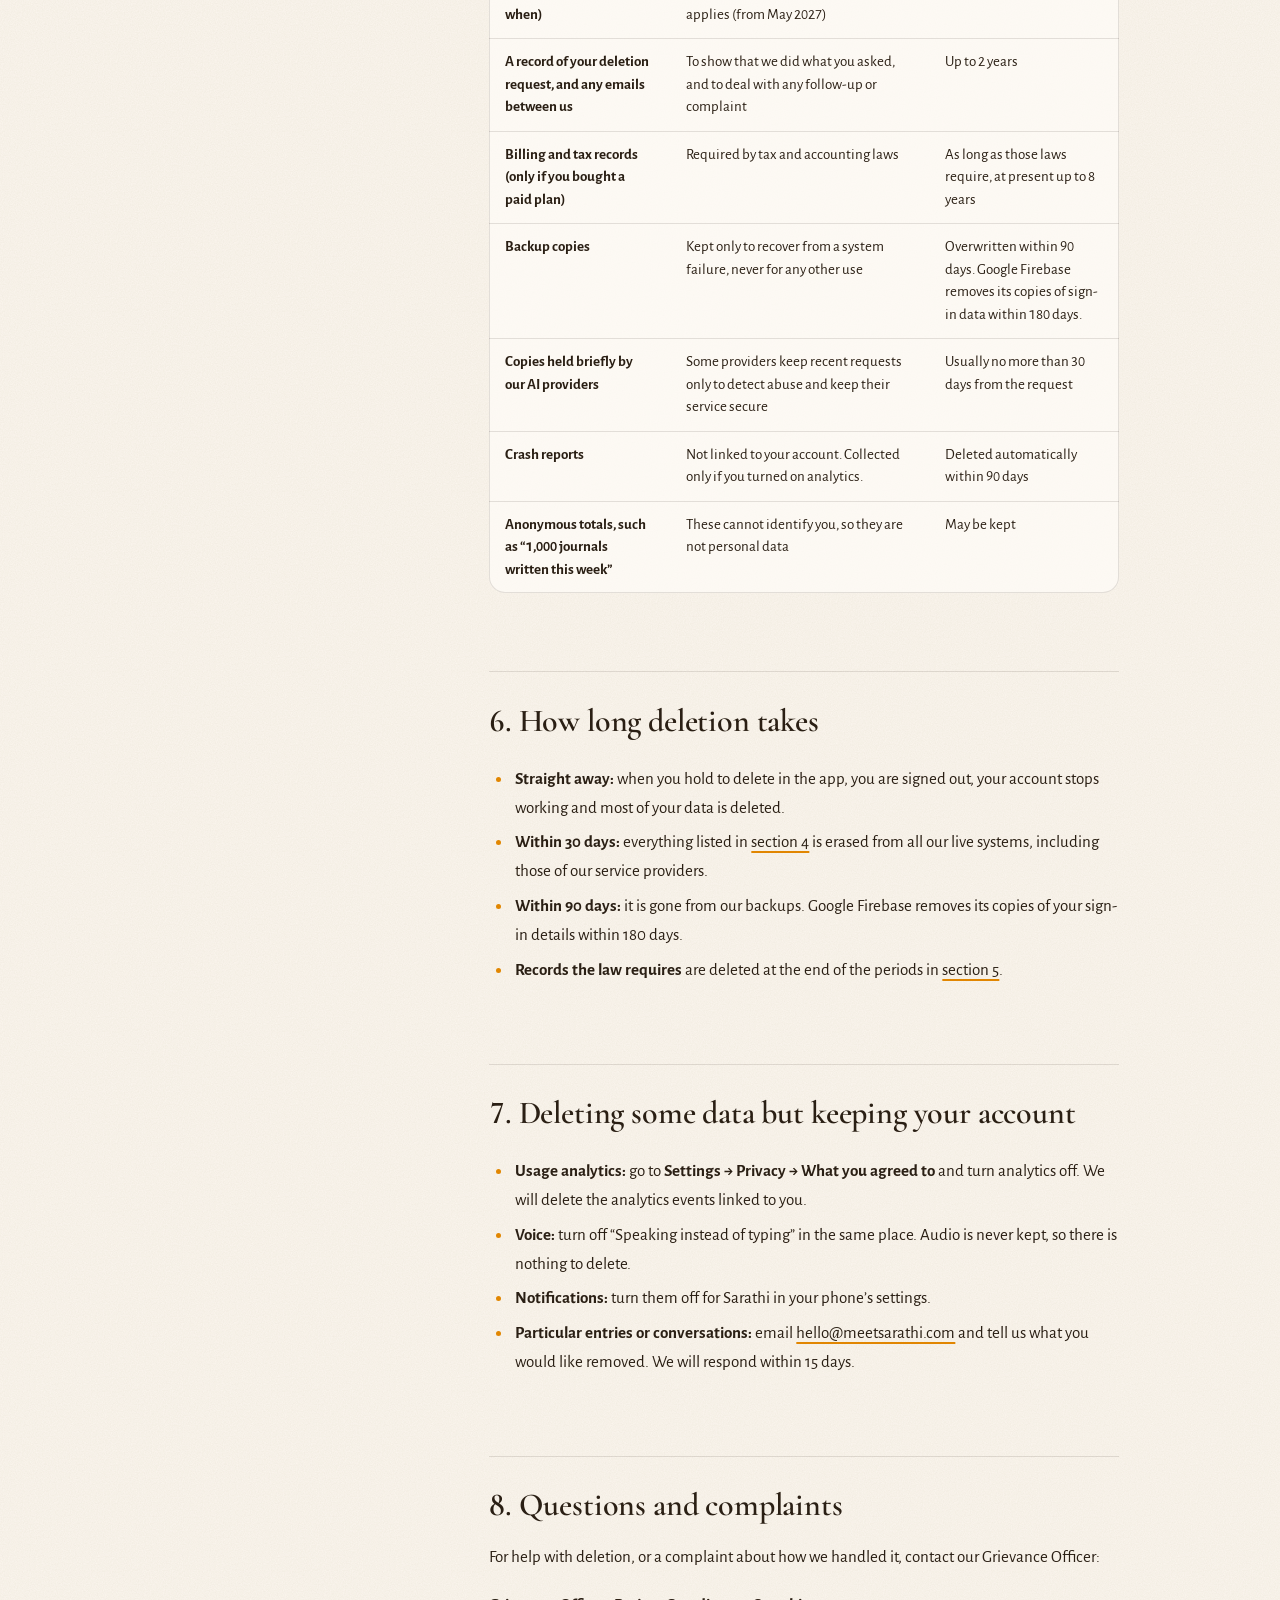
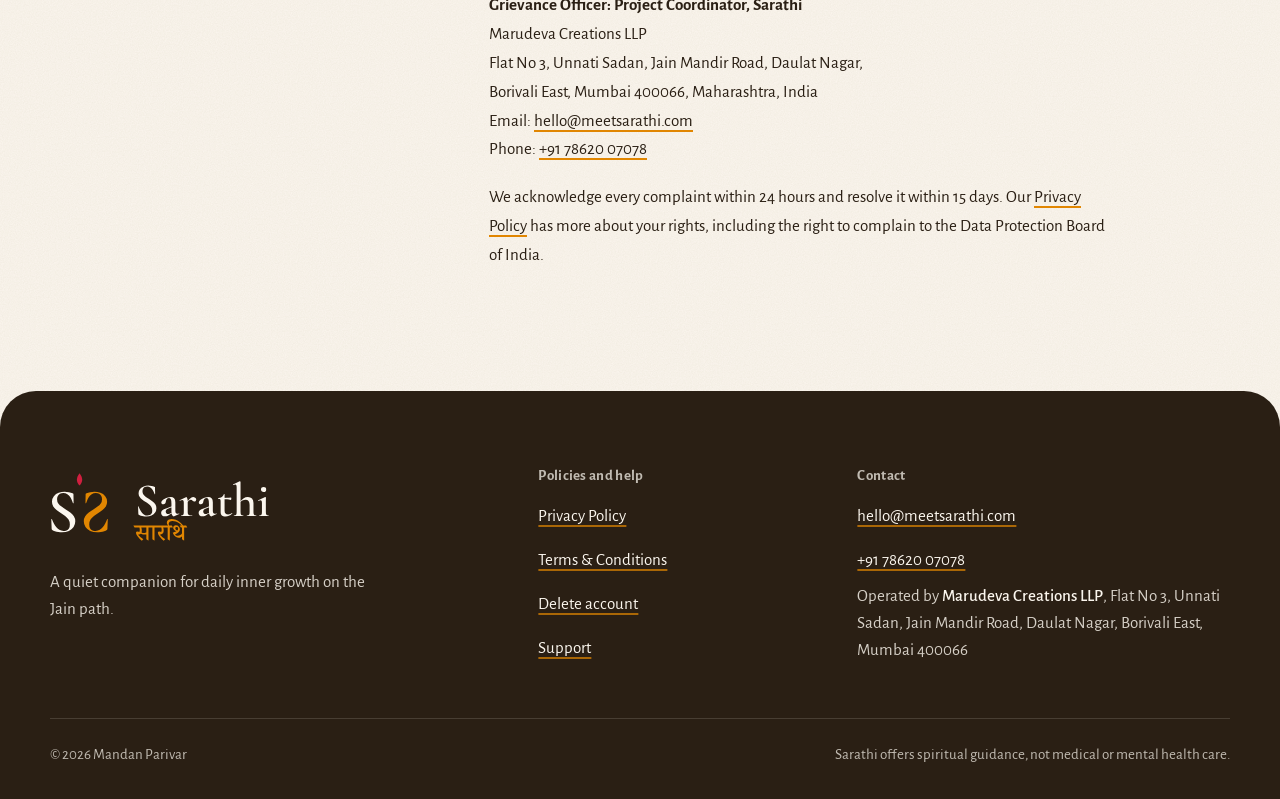
==== commit cab6120d: "Add Sarathi landing page, legal pages and support pages Landing page in the Sarathi brand with the m" ====
--- a/delete-account/index.html
+++ b/delete-account/index.html
@@ -37,7 +37,7 @@
 <a class="skip-link" href="#main">Skip to content</a>
 <header class="site-header">
   <div class="wrap header-inner">
-    <a class="brand" href="/"><img src="/assets/img/logo-header.svg" alt="Sarathi, home" width="174" height="32"></a>
+    <a class="brand" href="/"><img src="/assets/img/logo-header.svg" alt="" width="174" height="32"><span class="brand-hi" lang="hi">सारथि</span><span class="visually-hidden">Sarathi, home</span></a>
     <button class="menu-btn" type="button" aria-expanded="false" aria-controls="site-nav"><span class="bars" aria-hidden="true"></span>Menu</button>
     <nav id="site-nav" class="site-nav" aria-label="Main">
       <ul>
@@ -55,7 +55,141 @@
     <h1>Delete your account</h1>
     <p class="legal-date">Effective 17 October 2026</p>
   </header>
-<!-- LEGAL_BODY -->
+<div class="summary">
+  <p>This page explains how to delete your सारथि Sarathi account and the data linked to it. Sarathi is published on Google Play and the App Store by <strong>Marudeva Creations LLP</strong>.</p>
+  <ul>
+    <li><strong>In the app:</strong> Settings → Privacy → Delete account, then press and hold <strong>Hold to delete</strong>.</li>
+    <li><strong>Without the app:</strong> email <a href="mailto:hello@meetsarathi.com?subject=Delete%20my%20account">hello@meetsarathi.com</a> with the subject “Delete my account”.</li>
+    <li>Your account and data are erased from our live systems within 30 days, and from our backups within 90 days.</li>
+    <li>We keep a small set of records for longer only where the law requires it. They are listed below.</li>
+    <li>Deletion is permanent. If you want a copy of your data, export it first.</li>
+  </ul>
+</div>
+
+<h2 id="before-you-delete">1. Before you delete</h2>
+<ul>
+  <li><strong>Deletion is permanent.</strong> We cannot restore your journal, reflections or progress afterwards. If you sign up again later, you will start fresh.</li>
+  <li><strong>Export your data first if you want to keep it.</strong> In the app, go to <strong>Settings → Privacy</strong> and choose to export your data. You will get a JSON file with your profile, journal, reflections, settings and consent record. JSON is a plain-text format that you can open in any text editor.</li>
+  <li><strong>Paid subscriptions (if you have one):</strong> deleting your account does not cancel a subscription bought through Google Play or the App Store. Please cancel it in your store’s subscription settings as well.</li>
+</ul>
+
+<h2 id="delete-in-app">2. Delete your account in the app</h2>
+<ol>
+  <li>Open Sarathi and sign in.</li>
+  <li>Go to <strong>Settings</strong>, then <strong>Privacy</strong>.</li>
+  <li>Tap <strong>Delete account</strong>.</li>
+  <li>Read what will be deleted, then press and hold <strong>Hold to delete</strong> until it finishes.</li>
+</ol>
+<p>You will be signed out, and your account can no longer be used. Most of your data is deleted straight away, and the rest within the times below.</p>
+
+<h2 id="delete-by-email">3. Delete your account without the app</h2>
+<p>If you no longer have the app, or cannot sign in, you can ask us to delete your account by email:</p>
+<ol>
+  <li>Write to <a href="mailto:hello@meetsarathi.com?subject=Delete%20my%20account">hello@meetsarathi.com</a> with the subject <strong>“Delete my account”</strong>.</li>
+  <li>Send it from the email address registered with Sarathi. If you signed up with a phone number, write from any email address and include your registered phone number.</li>
+  <li>To protect your account, we may ask you to confirm the request from that email or phone number. We will never ask for your password or a one-time code.</li>
+</ol>
+<p>We will confirm that we have received your request within 2 working days, and complete the deletion within 30 days of confirming that the account is yours. We will tell you when it is done.</p>
+<p>If you can no longer use your registered phone number or email, write to us anyway with any details that help us confirm the account is yours, such as the first name on the account and roughly when you joined. We will delete the account once we are reasonably sure it is yours.</p>
+
+<h2 id="what-we-delete">4. What we delete</h2>
+<p>When you delete your account, we delete:</p>
+<ul>
+  <li>your account and sign-in details, including your phone number, email and password record held by Google Firebase;</li>
+  <li>your profile: first name, age band, gender, language, time zone, path, life profile, and your nudge and journal times;</li>
+  <li>all your journal entries, drafts, mood check-ins and the reflections Sarathi wrote for you;</li>
+  <li>your Karma Mirror trait reflections, level and journey progress;</li>
+  <li>your Ask Sarathi questions and conversation history;</li>
+  <li>the text of any voice recordings (the audio itself is never kept);</li>
+  <li>your consent choices;</li>
+  <li>your devices, push notification tokens and records of the nudges sent to you;</li>
+  <li>your Help-Me requests;</li>
+  <li>feedback you sent in the app; and</li>
+  <li>usage analytics events and app logs linked to you.</li>
+</ul>
+
+<h2 id="what-we-keep">5. What we keep, and for how long</h2>
+<p>We keep a few records for a limited time, and only where the law requires it or where it is needed to show that we handled your request properly. We keep them locked away, use them only for the reason given, and then delete them.</p>
+<div class="table-scroll">
+<table>
+  <caption>Records kept after account deletion</caption>
+  <thead>
+    <tr>
+      <th scope="col">What we keep</th>
+      <th scope="col">Why</th>
+      <th scope="col">How long</th>
+    </tr>
+  </thead>
+  <tbody>
+    <tr>
+      <th scope="row">Your registered phone number or email and account ID, with security logs (IP addresses and times)</th>
+      <td>Indian law requires services like ours to keep these, to investigate security incidents and answer lawful requests from authorities (IT Rules 2021 and CERT-In Directions 2022)</td>
+      <td>Up to 180 days after deletion</td>
+    </tr>
+    <tr>
+      <th scope="row">Processing logs (records of what was done and when)</th>
+      <td>Required by the Digital Personal Data Protection Rules, 2025, once that rule applies (from May 2027)</td>
+      <td>Up to one year from the date of the processing</td>
+    </tr>
+    <tr>
+      <th scope="row">A record of your deletion request, and any emails between us</th>
+      <td>To show that we did what you asked, and to deal with any follow-up or complaint</td>
+      <td>Up to 2 years</td>
+    </tr>
+    <tr>
+      <th scope="row">Billing and tax records (only if you bought a paid plan)</th>
+      <td>Required by tax and accounting laws</td>
+      <td>As long as those laws require, at present up to 8 years</td>
+    </tr>
+    <tr>
+      <th scope="row">Backup copies</th>
+      <td>Kept only to recover from a system failure, never for any other use</td>
+      <td>Overwritten within 90 days. Google Firebase removes its copies of sign-in data within 180 days.</td>
+    </tr>
+    <tr>
+      <th scope="row">Copies held briefly by our AI providers</th>
+      <td>Some providers keep recent requests only to detect abuse and keep their service secure</td>
+      <td>Usually no more than 30 days from the request</td>
+    </tr>
+    <tr>
+      <th scope="row">Crash reports</th>
+      <td>Not linked to your account. Collected only if you turned on analytics.</td>
+      <td>Deleted automatically within 90 days</td>
+    </tr>
+    <tr>
+      <th scope="row">Anonymous totals, such as “1,000 journals written this week”</th>
+      <td>These cannot identify you, so they are not personal data</td>
+      <td>May be kept</td>
+    </tr>
+  </tbody>
+</table>
+</div>
+
+<h2 id="timeline">6. How long deletion takes</h2>
+<ul>
+  <li><strong>Straight away:</strong> when you hold to delete in the app, you are signed out, your account stops working and most of your data is deleted.</li>
+  <li><strong>Within 30 days:</strong> everything listed in <a href="#what-we-delete">section 4</a> is erased from all our live systems, including those of our service providers.</li>
+  <li><strong>Within 90 days:</strong> it is gone from our backups. Google Firebase removes its copies of your sign-in details within 180 days.</li>
+  <li><strong>Records the law requires</strong> are deleted at the end of the periods in <a href="#what-we-keep">section 5</a>.</li>
+</ul>
+
+<h2 id="delete-some-data">7. Deleting some data but keeping your account</h2>
+<ul>
+  <li><strong>Usage analytics:</strong> go to <strong>Settings → Privacy → What you agreed to</strong> and turn analytics off. We will delete the analytics events linked to you.</li>
+  <li><strong>Voice:</strong> turn off “Speaking instead of typing” in the same place. Audio is never kept, so there is nothing to delete.</li>
+  <li><strong>Notifications:</strong> turn them off for Sarathi in your phone’s settings.</li>
+  <li><strong>Particular entries or conversations:</strong> email <a href="mailto:hello@meetsarathi.com">hello@meetsarathi.com</a> and tell us what you would like removed. We will respond within 15 days.</li>
+</ul>
+
+<h2 id="questions">8. Questions and complaints</h2>
+<p>For help with deletion, or a complaint about how we handled it, contact our Grievance Officer:</p>
+<p><strong>Grievance Officer: Project Coordinator, Sarathi</strong><br>
+Marudeva Creations LLP<br>
+Flat No 3, Unnati Sadan, Jain Mandir Road, Daulat Nagar,<br>
+Borivali East, Mumbai 400066, Maharashtra, India<br>
+Email: <a href="mailto:hello@meetsarathi.com">hello@meetsarathi.com</a><br>
+Phone: <a href="tel:+917862007078">+91 78620 07078</a></p>
+<p>We acknowledge every complaint within 24 hours and resolve it within 15 days. Our <a href="/privacy/">Privacy Policy</a> has more about your rights, including the right to complain to the Data Protection Board of India.</p>
 </main>
 <footer class="site-footer">
   <div class="wrap">
--- a/assets/css/site.css
+++ b/assets/css/site.css
@@ -66,7 +66,7 @@
   -webkit-text-size-adjust: 100%;
   text-size-adjust: 100%;
   scroll-behavior: smooth;
-  background: var(--cream);
+  background: var(--cream) url("data:image/svg+xml,%3Csvg xmlns='http://www.w3.org/2000/svg' width='180' height='180'%3E%3Cfilter id='n'%3E%3CfeTurbulence type='fractalNoise' baseFrequency='.85' numOctaves='3' stitchTiles='stitch'/%3E%3CfeColorMatrix values='0 0 0 0 .42 0 0 0 0 .32 0 0 0 0 .22 0 0 0 .12 0'/%3E%3C/filter%3E%3Crect width='100%25' height='100%25' filter='url(%23n)'/%3E%3C/svg%3E");
   overflow-x: clip;
 }
 
@@ -82,37 +82,48 @@
   text-rendering: optimizeLegibility;
   -webkit-font-smoothing: antialiased;
   overflow-x: clip;
-}
-
-/* Slow morning wash + film grain, behind everything */
+  position: relative;
+  display: flex;
+  flex-direction: column;
+}
+body > main { flex: 1 0 auto; }
+
+/* Morning light from above: two soft washes on the body that slowly
+   cross-fade (the drift) and fade toward cream down the page. The film grain
+   sits on the page canvas (html background). Nothing extends past the body,
+   so there is never extra scroll. */
 body::before,
 body::after {
   content: "";
-  position: fixed;
+  position: absolute;
+  top: 0;
+  left: 0;
+  right: 0;
+  height: min(clamp(1200px, 110vh + 30vmax, 1900px), 100%);
   pointer-events: none;
   z-index: -1;
+  -webkit-mask-image: linear-gradient(180deg, #000 42%, transparent 92%);
+  mask-image: linear-gradient(180deg, #000 42%, transparent 92%);
 }
 body::before {
-  inset: -12vmax;
   background:
-    radial-gradient(42vmax 34vmax at 16% 18%, var(--wash-peach), transparent 70%),
-    radial-gradient(38vmax 30vmax at 86% 24%, var(--wash-gold), transparent 70%),
-    radial-gradient(36vmax 30vmax at 22% 84%, var(--wash-coral), transparent 70%),
-    radial-gradient(40vmax 32vmax at 84% 80%, var(--wash-rose), transparent 70%),
-    radial-gradient(56vmax 40vmax at 50% 50%, rgba(255, 253, 249, 0.6), transparent 75%);
-  animation: wash-drift 70s var(--ease) infinite alternate;
-  will-change: transform;
+    radial-gradient(40vmax 30vmax at 26% 10%, var(--wash-gold), transparent 70%),
+    radial-gradient(42vmax 32vmax at 80% 14%, var(--wash-peach), transparent 70%),
+    radial-gradient(38vmax 30vmax at 10% 46%, var(--wash-rose), transparent 70%),
+    radial-gradient(38vmax 30vmax at 92% 52%, var(--wash-coral), transparent 70%);
 }
 body::after {
-  inset: 0;
-  opacity: 0.32;
-  mix-blend-mode: multiply;
-  background-image: url("data:image/svg+xml,%3Csvg xmlns='http://www.w3.org/2000/svg' width='180' height='180'%3E%3Cfilter id='n'%3E%3CfeTurbulence type='fractalNoise' baseFrequency='.85' numOctaves='3' stitchTiles='stitch'/%3E%3CfeColorMatrix values='0 0 0 0 .42 0 0 0 0 .32 0 0 0 0 .22 0 0 0 .5 0'/%3E%3C/filter%3E%3Crect width='100%25' height='100%25' filter='url(%23n)'/%3E%3C/svg%3E");
+  background:
+    radial-gradient(44vmax 34vmax at 8% 12%, var(--wash-peach), transparent 70%),
+    radial-gradient(40vmax 30vmax at 94% 16%, var(--wash-gold), transparent 70%),
+    radial-gradient(36vmax 30vmax at 16% 54%, var(--wash-coral), transparent 70%),
+    radial-gradient(40vmax 30vmax at 88% 60%, var(--wash-rose), transparent 70%),
+    radial-gradient(56vmax 36vmax at 50% 34%, rgba(255, 253, 249, 0.5), transparent 75%);
+  animation: wash-drift 36s var(--ease) infinite alternate;
 }
 @keyframes wash-drift {
-  0%   { transform: translate3d(0, 0, 0) scale(1); }
-  50%  { transform: translate3d(3vmax, -2vmax, 0) scale(1.04); }
-  100% { transform: translate3d(-2vmax, 2vmax, 0) scale(1.02); }
+  from { opacity: 1; }
+  to   { opacity: 0.25; }
 }
 
 img, svg { display: block; max-width: 100%; height: auto; }
@@ -281,7 +292,7 @@
     left: var(--gutter);
     right: var(--gutter);
     padding: 8px;
-    background: rgba(255, 253, 249, 0.96);
+    background: var(--card);
     border: 1px solid var(--line);
     border-radius: 22px;
     box-shadow: 0 24px 48px -28px rgba(80, 50, 20, 0.45);
@@ -989,8 +1000,12 @@
 /* ---------- Closing line --------------------------------------------------- */
 
 .closing {
-  padding-block: clamp(3rem, 6vw, 6rem) clamp(3rem, 5vw, 5rem);
+  padding-block: clamp(4rem, 8vw, 8rem) clamp(3.5rem, 6vw, 6rem);
   text-align: center;
+  background:
+    radial-gradient(48% 70% at 30% 70%, var(--wash-coral), transparent 70%),
+    radial-gradient(50% 75% at 70% 60%, var(--wash-peach), transparent 70%),
+    radial-gradient(40% 60% at 85% 85%, var(--wash-rose), transparent 70%);
 }
 .closing p {
   font-family: var(--serif);
@@ -1090,8 +1105,8 @@
 .legal h2 {
   font-size: clamp(1.625rem, 1.45rem + 0.7vw, 2rem);
   line-height: 1.15;
-  margin: 2.6em 0 0.7em;
-  padding-top: 1.1em;
+  margin: 1.7em 0 0.6em;
+  padding-top: 0.95em;
   border-top: 1px solid var(--line);
   scroll-margin-top: 24px;
   font-variant-numeric: lining-nums tabular-nums;
@@ -1102,7 +1117,7 @@
 .legal h3 {
   font-size: clamp(1.25rem, 1.18rem + 0.3vw, 1.4375rem);
   line-height: 1.2;
-  margin: 1.9em 0 0.5em;
+  margin: 1.5em 0 0.45em;
   scroll-margin-top: 24px;
   font-variant-numeric: lining-nums tabular-nums;
 }
@@ -1262,7 +1277,7 @@
 
 @media (prefers-reduced-motion: reduce) {
   html { scroll-behavior: auto; }
-  body::before { animation: none; }
+  body::before, body::after { animation: none; }
   .flame { animation: none; }
   .flame-kindle { animation: kindle 600ms var(--ease) both; }
   *, *::before, *::after { transition-duration: 1ms !important; }
@@ -1277,3 +1292,15 @@
   .legal { width: auto; padding: 0; }
   .legal a { text-decoration: underline; }
 }
+
+/* Hindi name beside the header wordmark: the site shows सारथि and Sarathi together */
+.brand { display: inline-flex; align-items: center; gap: 0.55rem; }
+.brand-hi {
+  font-family: "Noto Serif Devanagari", serif;
+  font-weight: 600;
+  font-size: 1.3rem;
+  line-height: 1;
+  color: var(--cocoa, #2A1F14);
+  padding-left: 0.55rem;
+  border-left: 1px solid var(--sand, #EDDCC2);
+}
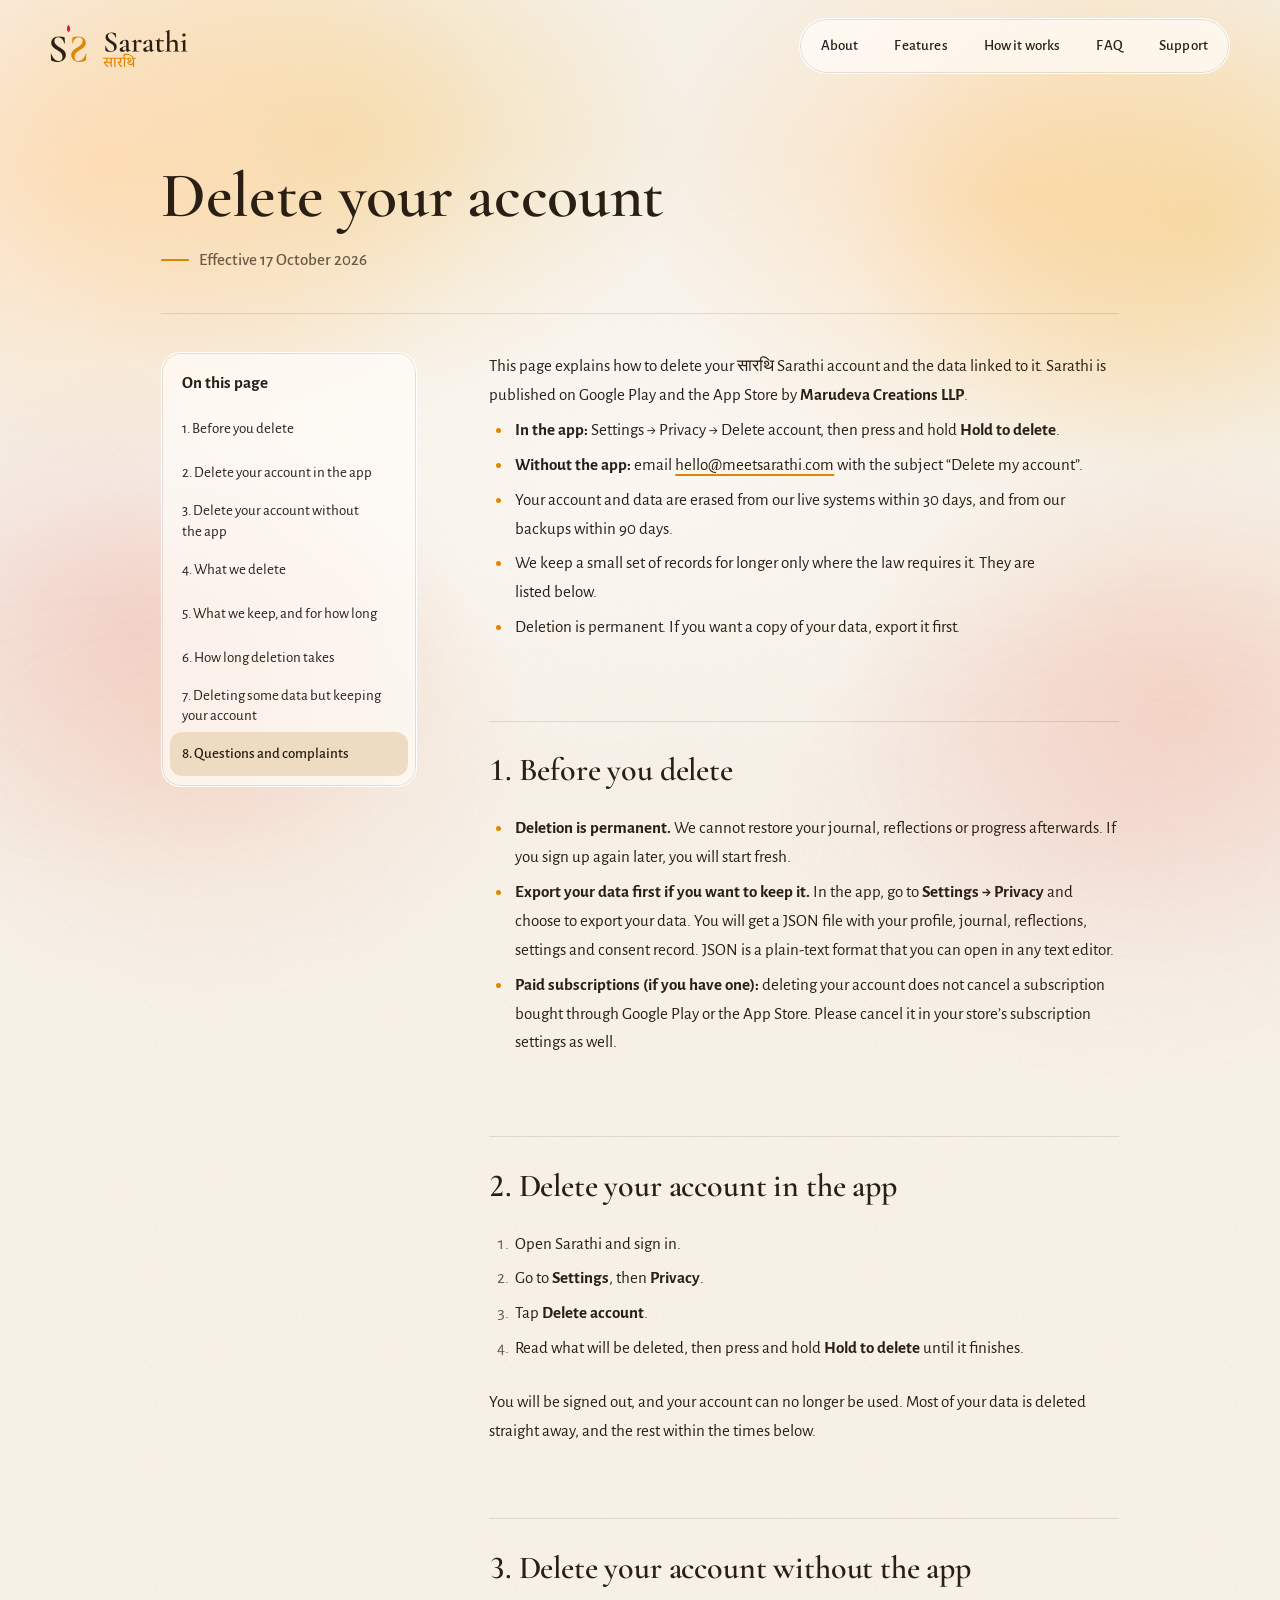
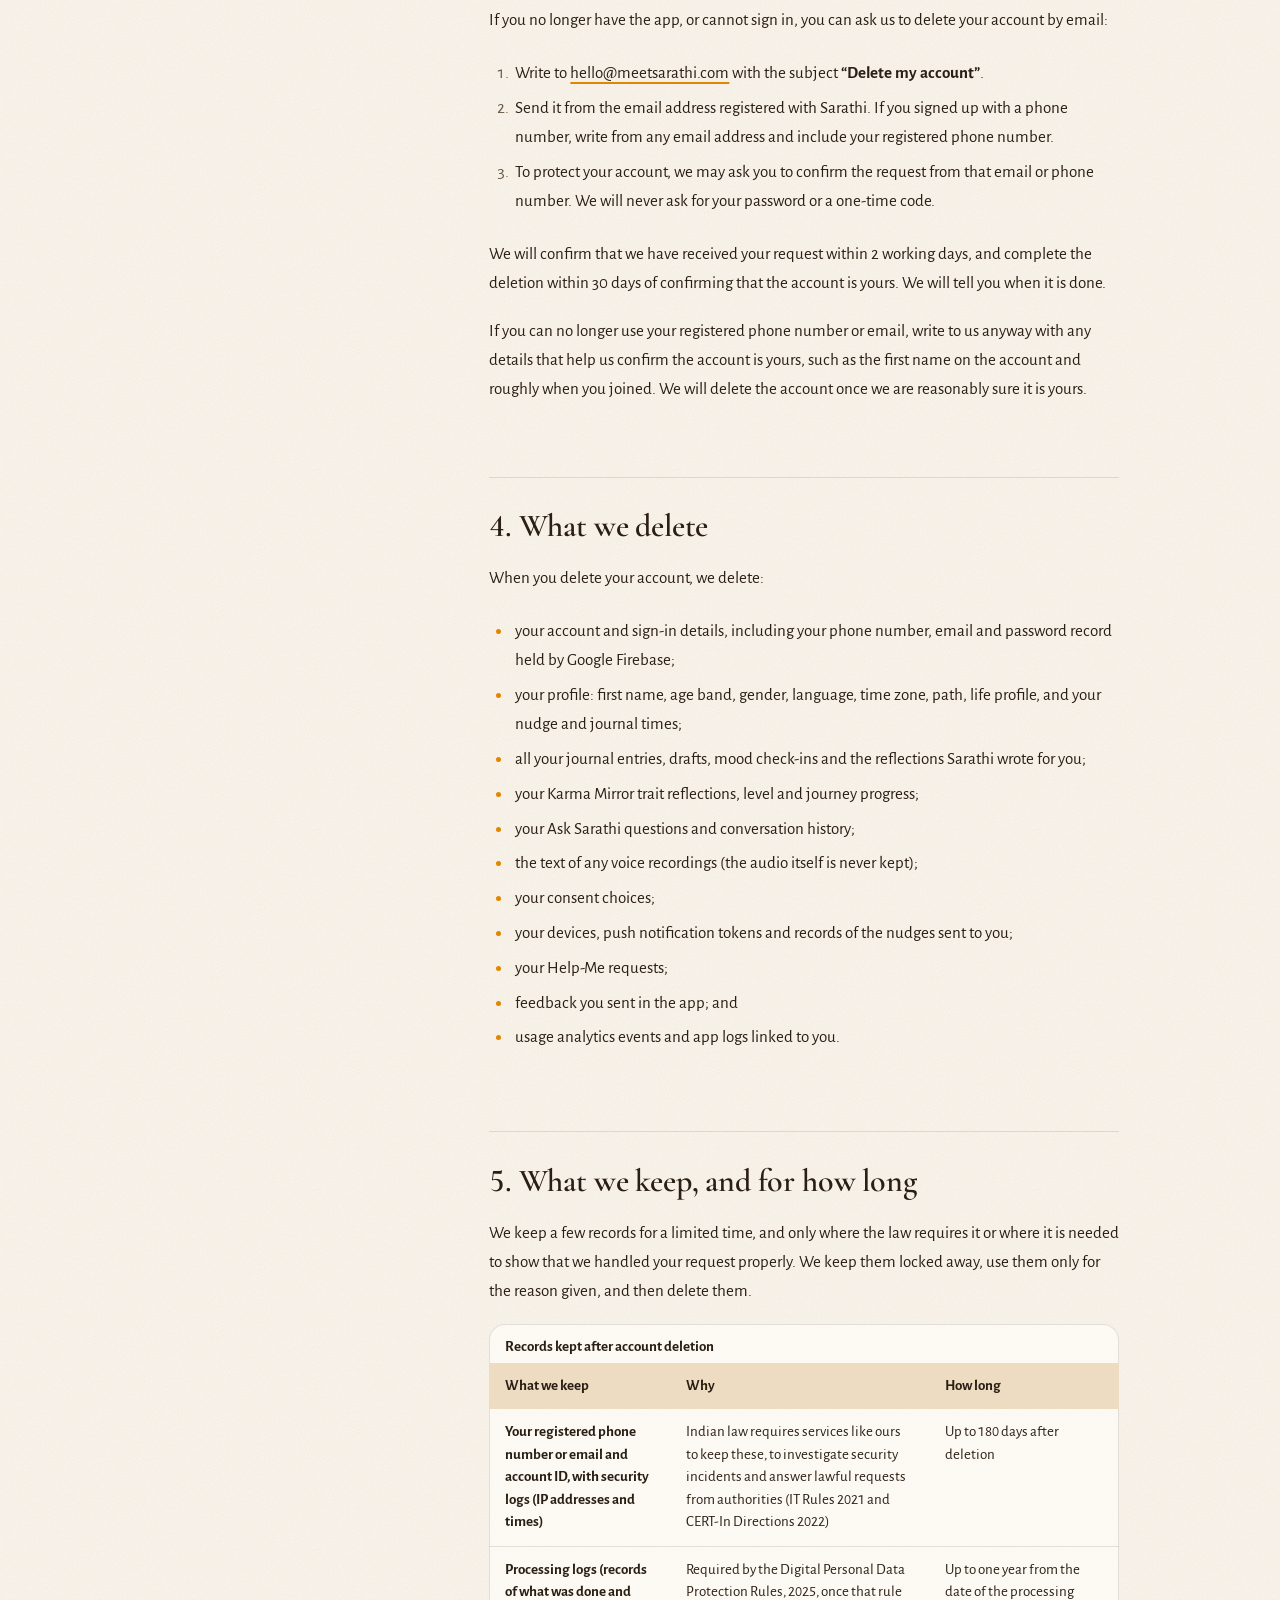
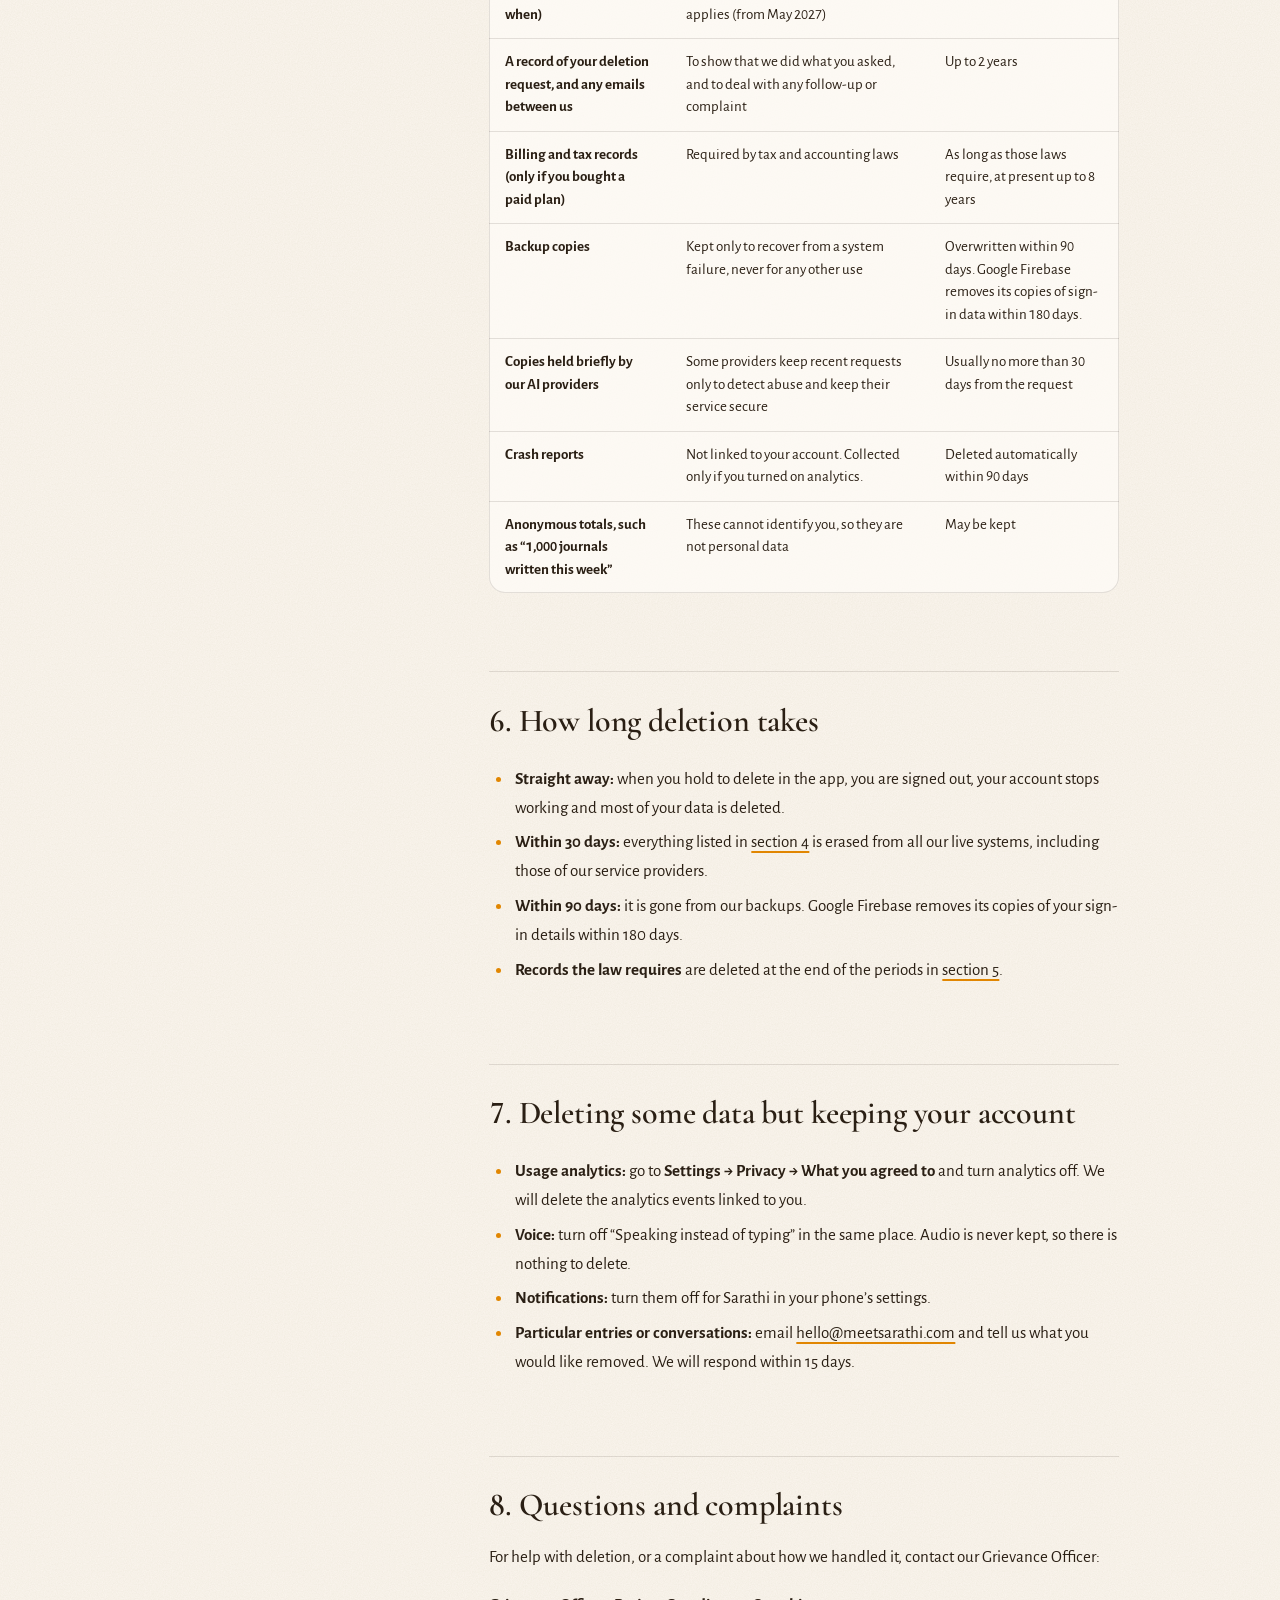
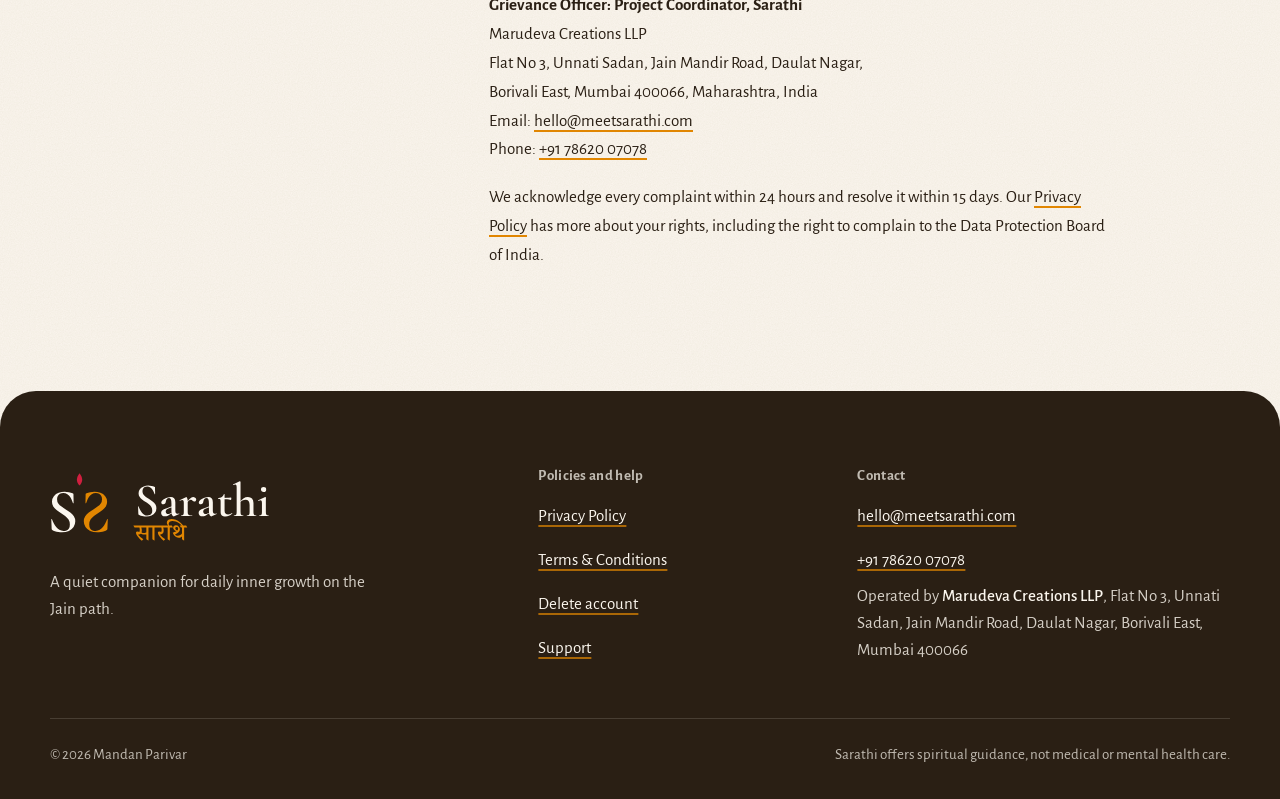
==== commit 441c16aa: "Show the red bindi on every Sarathi logo Header uses the horizontal lockup with the flame; phone moc" ====
--- a/delete-account/index.html
+++ b/delete-account/index.html
@@ -37,7 +37,7 @@
 <a class="skip-link" href="#main">Skip to content</a>
 <header class="site-header">
   <div class="wrap header-inner">
-    <a class="brand" href="/"><img src="/assets/img/logo-header.svg" alt="" width="174" height="32"><span class="brand-hi" lang="hi">सारथि</span><span class="visually-hidden">Sarathi, home</span></a>
+    <a class="brand" href="/"><img src="/assets/img/logo-horizontal.svg" alt="" width="138" height="44"><span class="visually-hidden">Sarathi, home</span></a>
     <button class="menu-btn" type="button" aria-expanded="false" aria-controls="site-nav"><span class="bars" aria-hidden="true"></span>Menu</button>
     <nav id="site-nav" class="site-nav" aria-label="Main">
       <ul>
--- a/assets/css/site.css
+++ b/assets/css/site.css
@@ -1,7 +1,8 @@
 /* =========================================================================
    सारथि Sarathi · meetsarathi.com
    One stylesheet. No build step.
-   Brand rules: Kanku only once per view (the flame). Cocoa is the text colour
+   Owner rule (17 Oct 2026): the red bindi (kanku flame) stays on every logo, at every size.
+   Brand rules: Kanku is kept for the bindi. Cocoa is the text colour
    on cream. Kesar is a fill and stroke colour here (it is below AA as text on
    cream). No shadows or gradients on the mark. Motion is gentle (>= 400ms,
    ease-in-out); only the flame moves continuously; reduced motion is honoured.
@@ -217,7 +218,7 @@
   text-decoration: none;
   border-radius: 8px;
 }
-.brand img { height: 32px; width: auto; }
+.brand img { height: 44px; width: auto; }
 
 .site-nav ul {
   list-style: none;
@@ -508,7 +509,7 @@
   justify-content: space-between;
   margin-top: 18px;
 }
-.ps-head img { height: 18px; width: auto; }
+.ps-head img { height: 24px; width: auto; }
 .ps-date { font-size: 12px; color: var(--muted); font-weight: 500; }
 .ps-greet {
   margin-top: 10px;
@@ -1293,14 +1294,3 @@
   .legal a { text-decoration: underline; }
 }
 
-/* Hindi name beside the header wordmark: the site shows सारथि and Sarathi together */
-.brand { display: inline-flex; align-items: center; gap: 0.55rem; }
-.brand-hi {
-  font-family: "Noto Serif Devanagari", serif;
-  font-weight: 600;
-  font-size: 1.3rem;
-  line-height: 1;
-  color: var(--cocoa, #2A1F14);
-  padding-left: 0.55rem;
-  border-left: 1px solid var(--sand, #EDDCC2);
-}
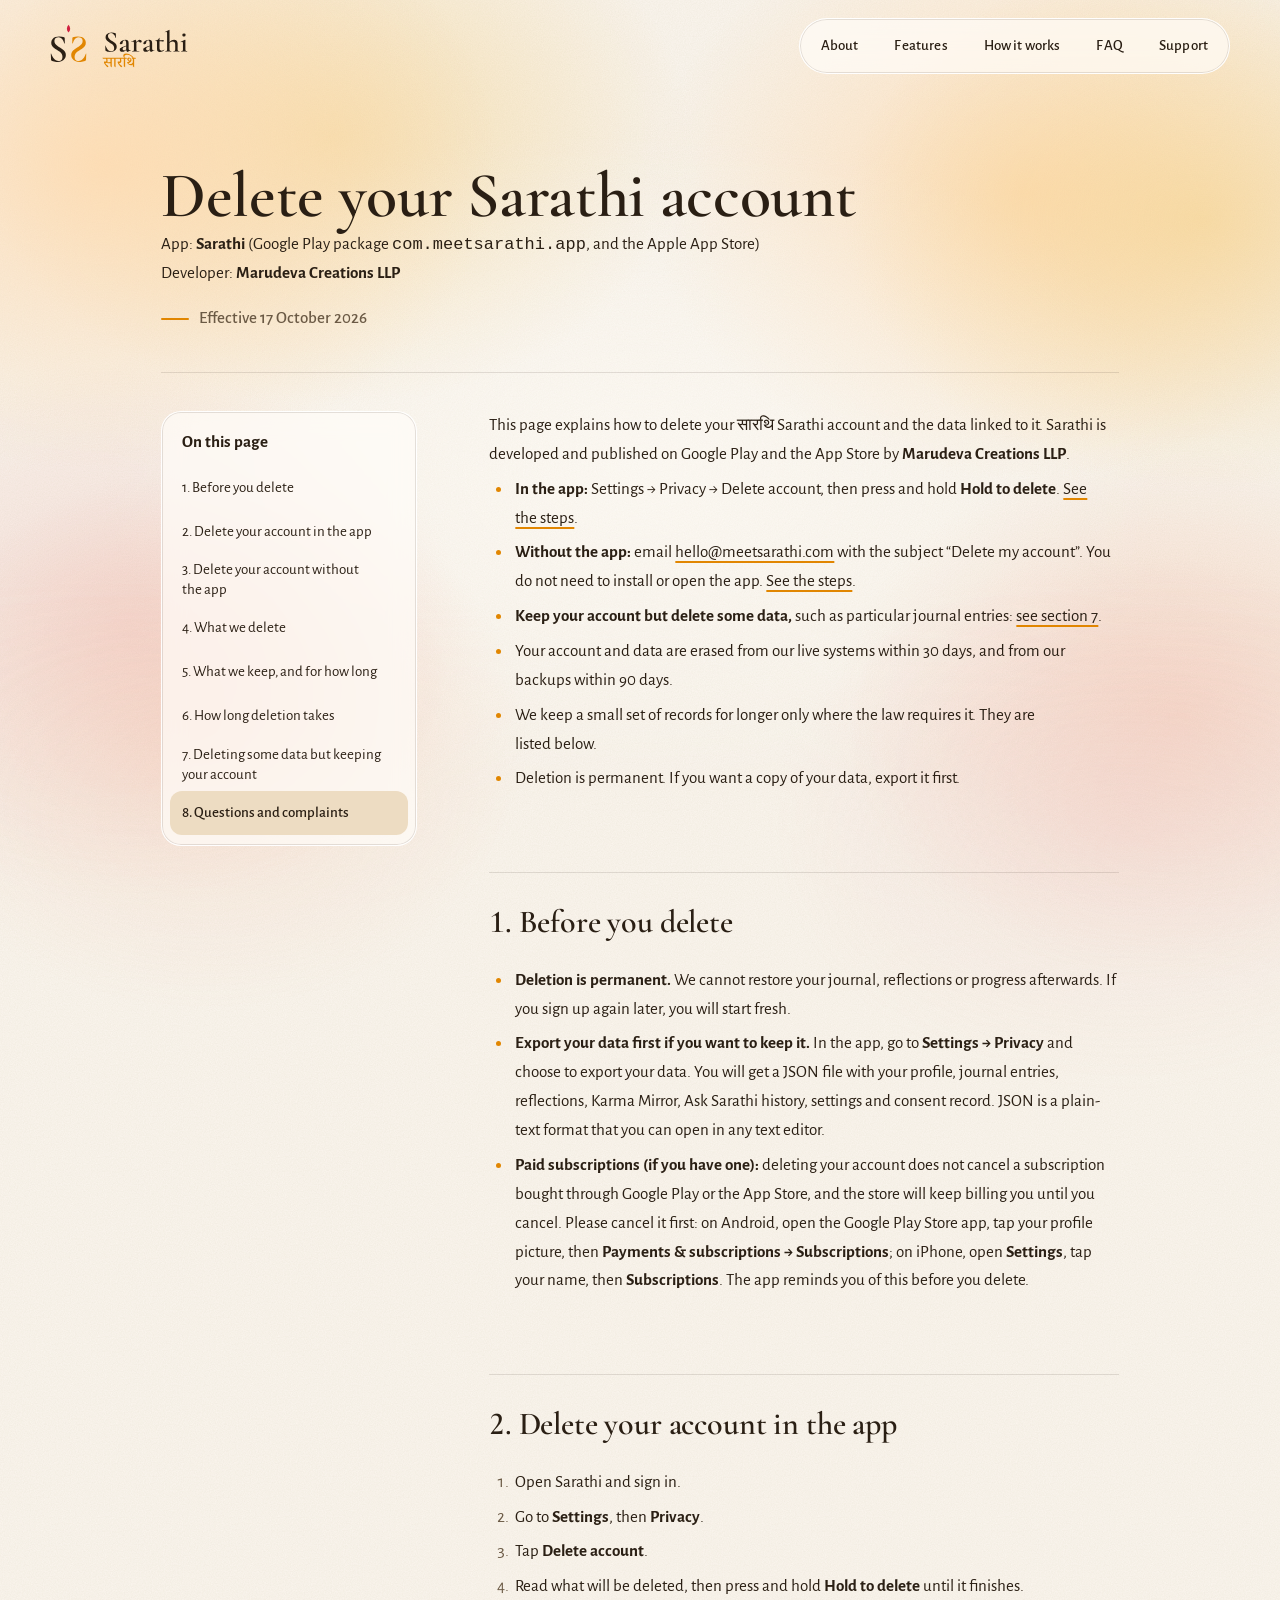
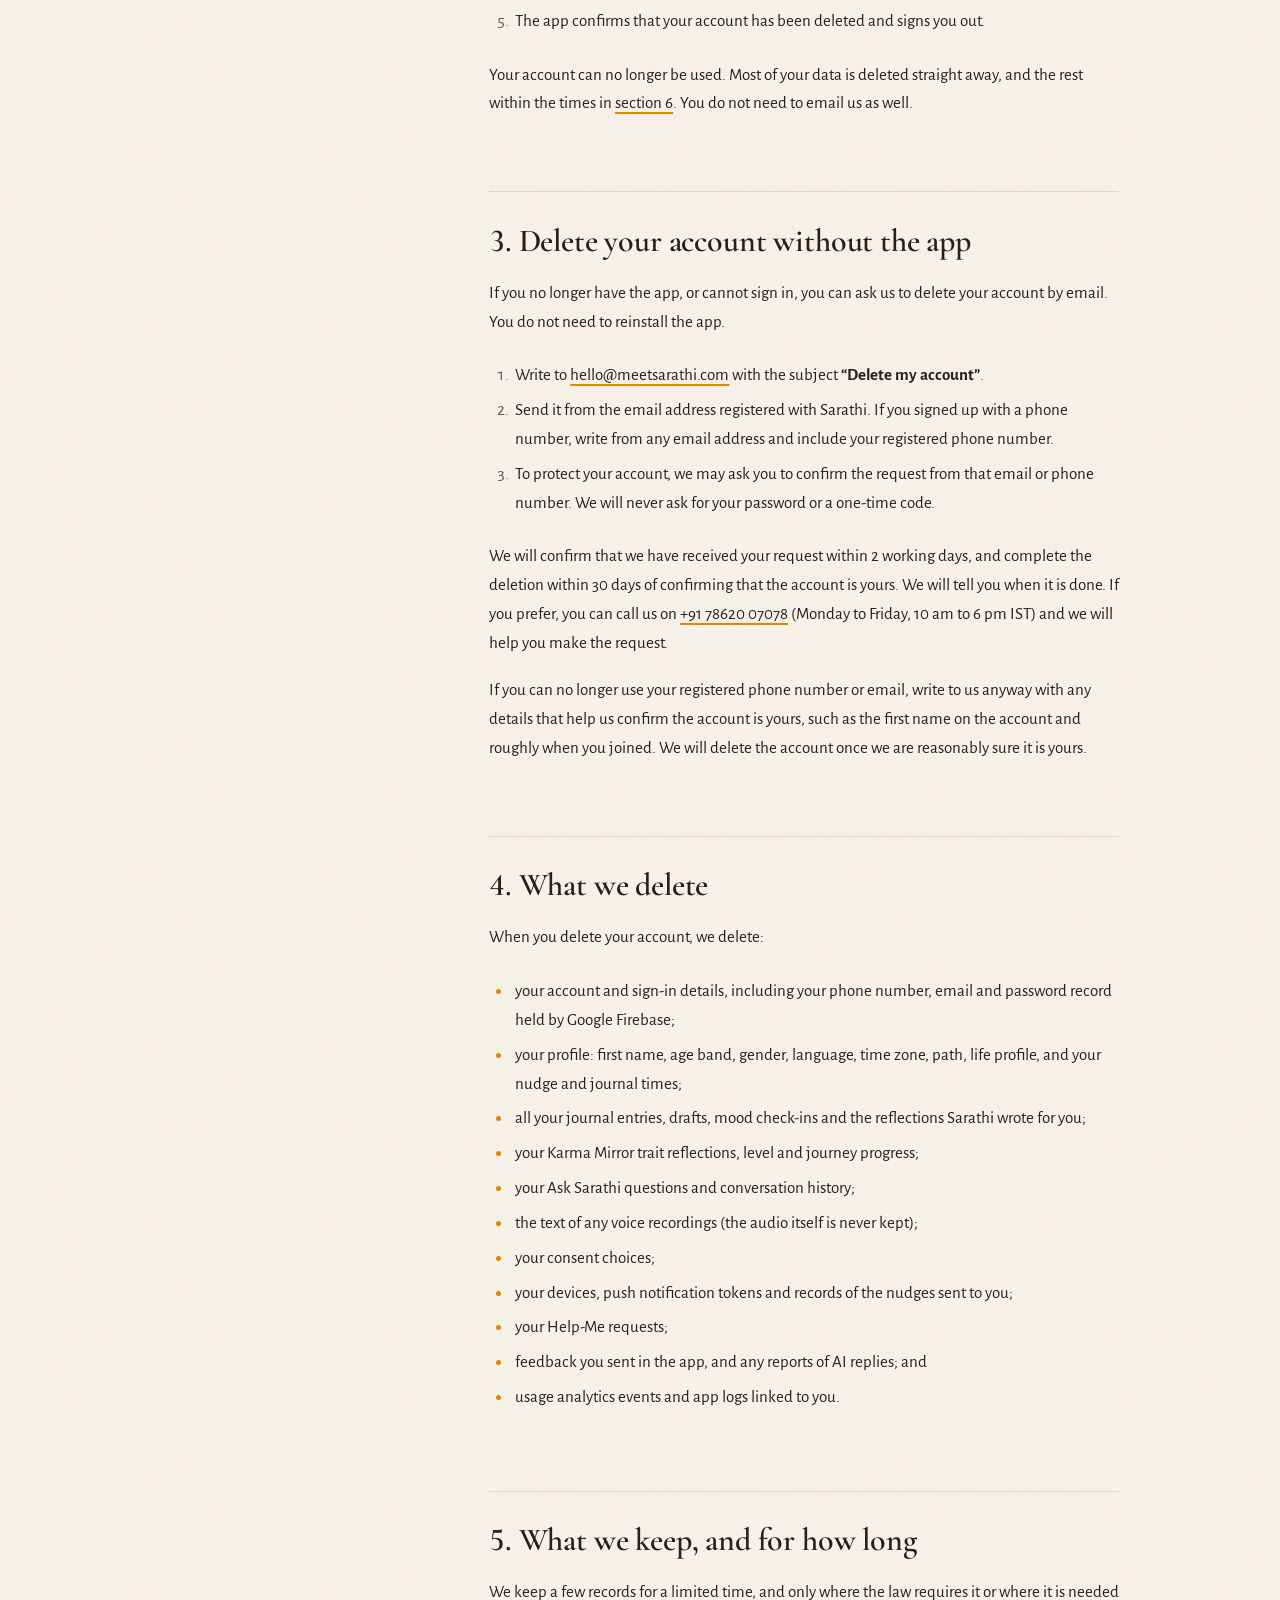
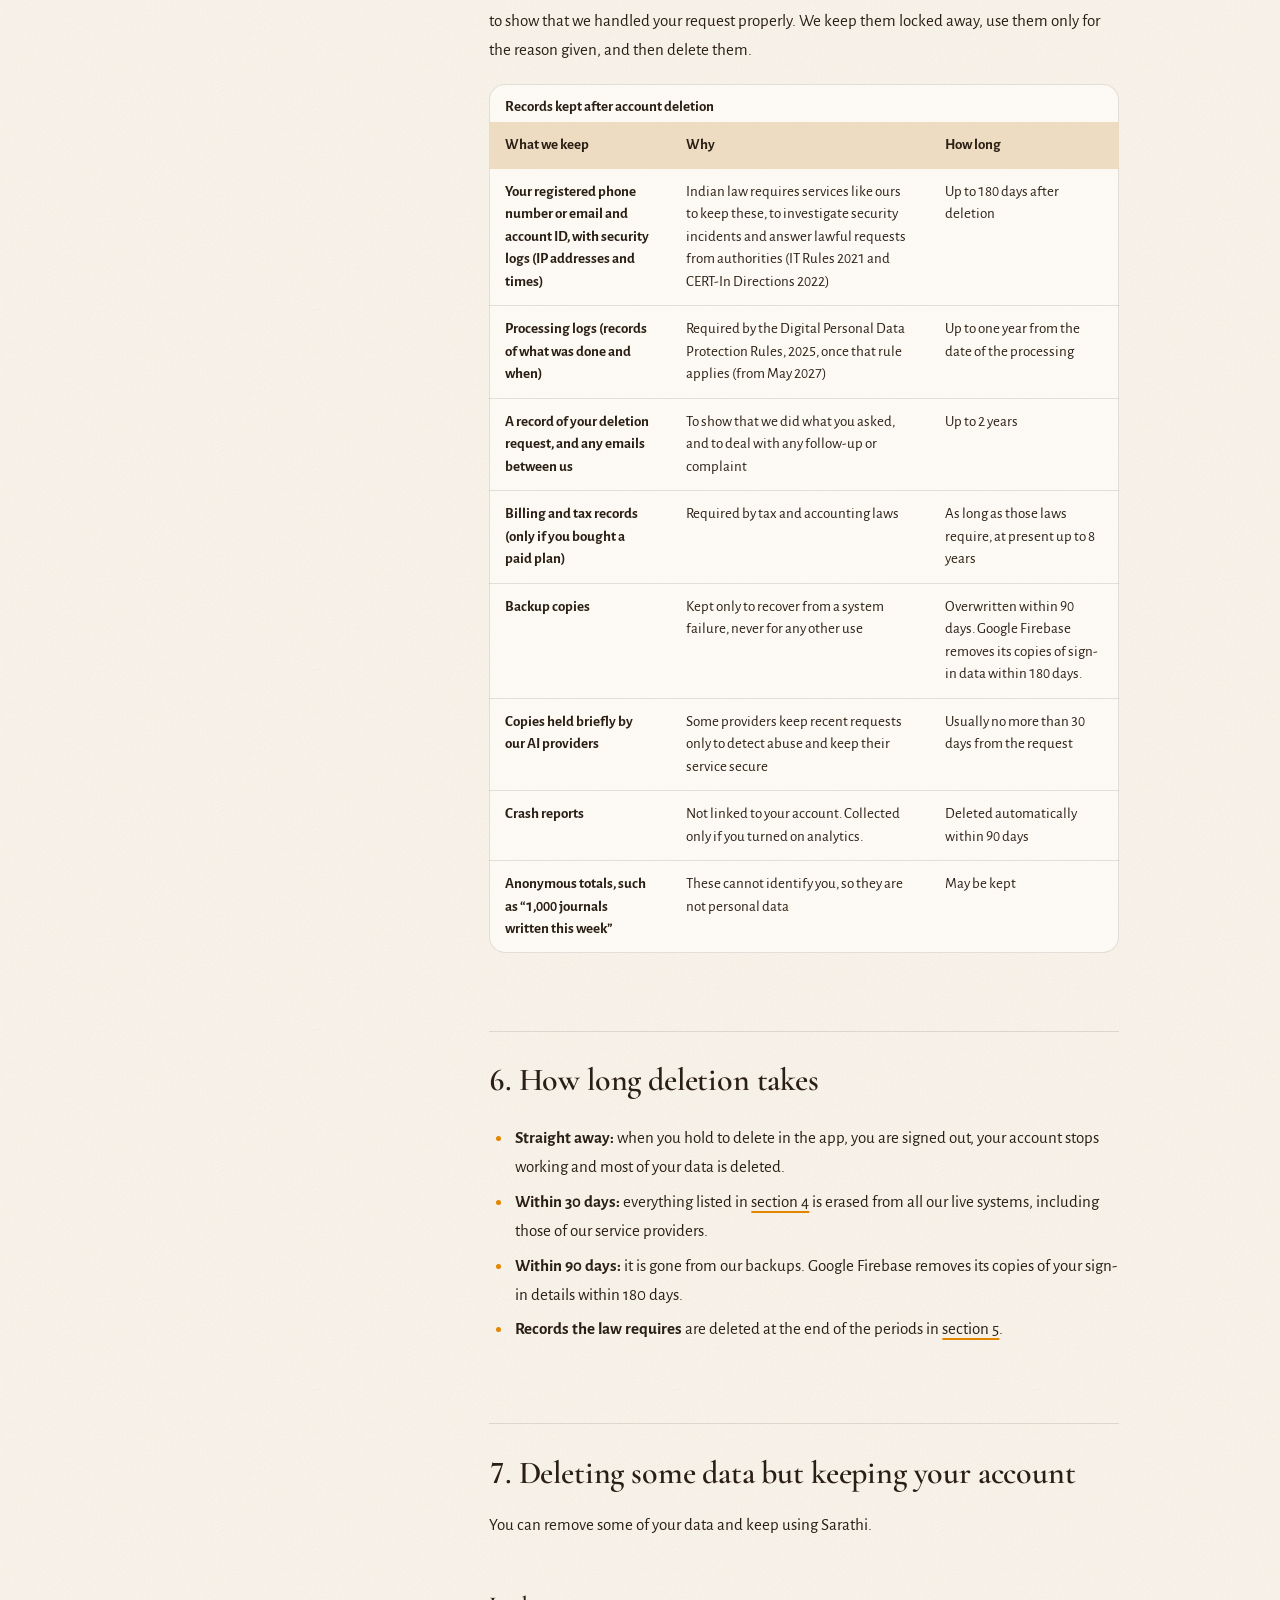
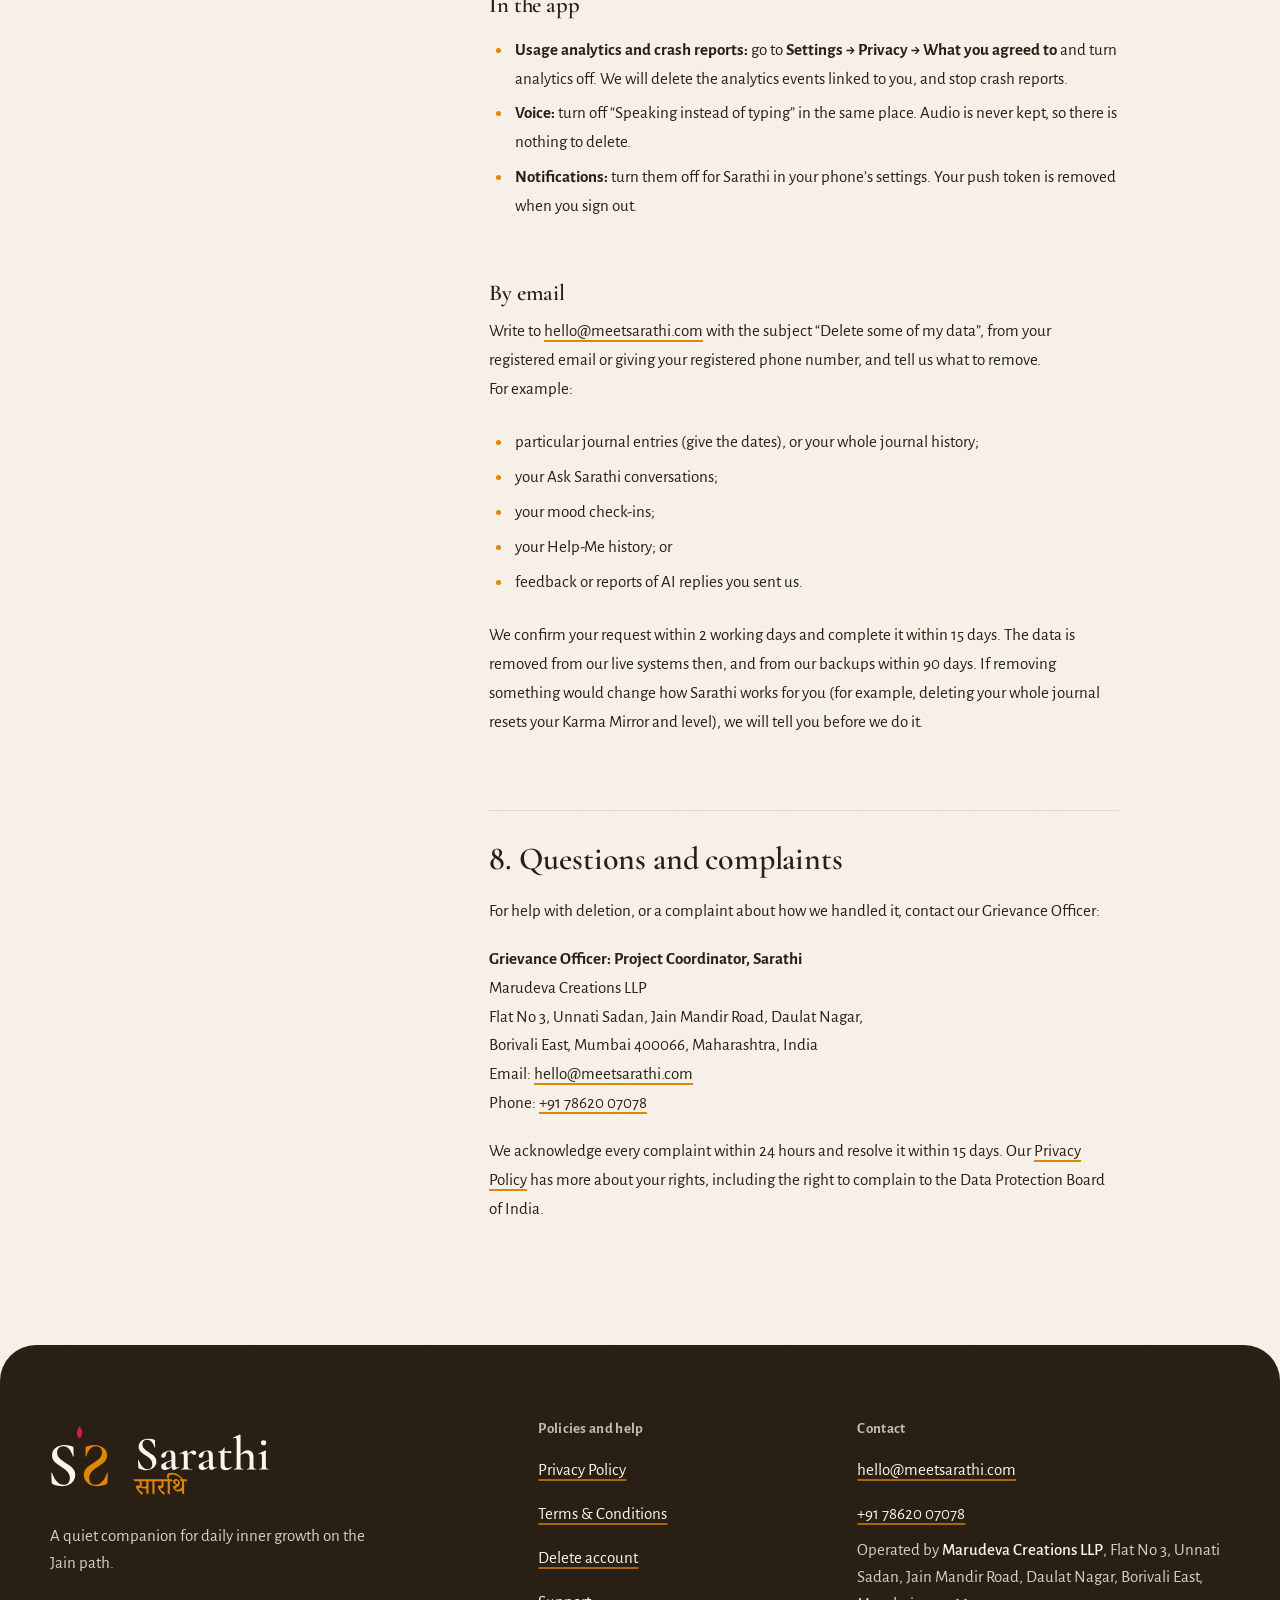
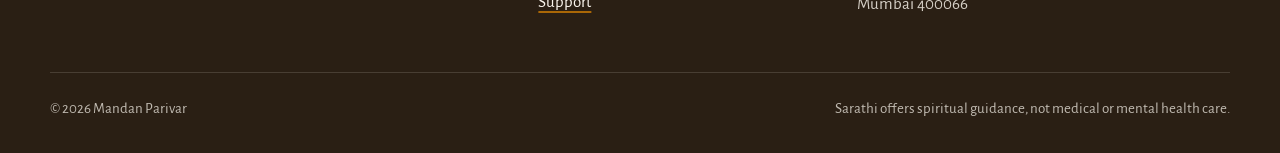
==== commit 0c1ac979: "Update policy pages to meet Google Play and App Store review rules Names the app and developer on ev" ====
--- a/delete-account/index.html
+++ b/delete-account/index.html
@@ -3,8 +3,8 @@
 <head>
 <meta charset="utf-8">
 <meta name="viewport" content="width=device-width, initial-scale=1">
-<title>Delete your account | सारथि Sarathi</title>
-<meta name="description" content="How to delete your Sarathi account and data, in the app or by email, what is removed and how long it takes.">
+<title>Delete your Sarathi account | सारथि Sarathi</title>
+<meta name="description" content="How to delete your account in the Sarathi app by Marudeva Creations LLP, in the app or by email, what is removed, what is kept and for how long.">
 <link rel="canonical" href="https://meetsarathi.com/delete-account/">
 <meta name="theme-color" content="#E18601">
 <meta name="color-scheme" content="light">
@@ -52,14 +52,17 @@
 </header>
 <main id="main" class="legal">
   <header class="legal-head">
-    <h1>Delete your account</h1>
+    <h1>Delete your Sarathi account</h1>
+    <p>App: <strong>Sarathi</strong> (Google Play package <code>com.meetsarathi.app</code>, and the Apple App Store)<br>
+    Developer: <strong>Marudeva Creations LLP</strong></p>
     <p class="legal-date">Effective 17 October 2026</p>
   </header>
 <div class="summary">
-  <p>This page explains how to delete your सारथि Sarathi account and the data linked to it. Sarathi is published on Google Play and the App Store by <strong>Marudeva Creations LLP</strong>.</p>
+  <p>This page explains how to delete your सारथि Sarathi account and the data linked to it. Sarathi is developed and published on Google Play and the App Store by <strong>Marudeva Creations LLP</strong>.</p>
   <ul>
-    <li><strong>In the app:</strong> Settings → Privacy → Delete account, then press and hold <strong>Hold to delete</strong>.</li>
-    <li><strong>Without the app:</strong> email <a href="mailto:hello@meetsarathi.com?subject=Delete%20my%20account">hello@meetsarathi.com</a> with the subject “Delete my account”.</li>
+    <li><strong>In the app:</strong> Settings → Privacy → Delete account, then press and hold <strong>Hold to delete</strong>. <a href="#delete-in-app">See the steps</a>.</li>
+    <li><strong>Without the app:</strong> email <a href="mailto:hello@meetsarathi.com?subject=Delete%20my%20account">hello@meetsarathi.com</a> with the subject “Delete my account”. You do not need to install or open the app. <a href="#delete-by-email">See the steps</a>.</li>
+    <li><strong>Keep your account but delete some data,</strong> such as particular journal entries: <a href="#delete-some-data">see section 7</a>.</li>
     <li>Your account and data are erased from our live systems within 30 days, and from our backups within 90 days.</li>
     <li>We keep a small set of records for longer only where the law requires it. They are listed below.</li>
     <li>Deletion is permanent. If you want a copy of your data, export it first.</li>
@@ -69,8 +72,8 @@
 <h2 id="before-you-delete">1. Before you delete</h2>
 <ul>
   <li><strong>Deletion is permanent.</strong> We cannot restore your journal, reflections or progress afterwards. If you sign up again later, you will start fresh.</li>
-  <li><strong>Export your data first if you want to keep it.</strong> In the app, go to <strong>Settings → Privacy</strong> and choose to export your data. You will get a JSON file with your profile, journal, reflections, settings and consent record. JSON is a plain-text format that you can open in any text editor.</li>
-  <li><strong>Paid subscriptions (if you have one):</strong> deleting your account does not cancel a subscription bought through Google Play or the App Store. Please cancel it in your store’s subscription settings as well.</li>
+  <li><strong>Export your data first if you want to keep it.</strong> In the app, go to <strong>Settings → Privacy</strong> and choose to export your data. You will get a JSON file with your profile, journal entries, reflections, Karma Mirror, Ask Sarathi history, settings and consent record. JSON is a plain-text format that you can open in any text editor.</li>
+  <li><strong>Paid subscriptions (if you have one):</strong> deleting your account does not cancel a subscription bought through Google Play or the App Store, and the store will keep billing you until you cancel. Please cancel it first: on Android, open the Google Play Store app, tap your profile picture, then <strong>Payments &amp; subscriptions → Subscriptions</strong>; on iPhone, open <strong>Settings</strong>, tap your name, then <strong>Subscriptions</strong>. The app reminds you of this before you delete.</li>
 </ul>
 
 <h2 id="delete-in-app">2. Delete your account in the app</h2>
@@ -79,17 +82,18 @@
   <li>Go to <strong>Settings</strong>, then <strong>Privacy</strong>.</li>
   <li>Tap <strong>Delete account</strong>.</li>
   <li>Read what will be deleted, then press and hold <strong>Hold to delete</strong> until it finishes.</li>
+  <li>The app confirms that your account has been deleted and signs you out.</li>
 </ol>
-<p>You will be signed out, and your account can no longer be used. Most of your data is deleted straight away, and the rest within the times below.</p>
+<p>Your account can no longer be used. Most of your data is deleted straight away, and the rest within the times in <a href="#timeline">section 6</a>. You do not need to email us as well.</p>
 
 <h2 id="delete-by-email">3. Delete your account without the app</h2>
-<p>If you no longer have the app, or cannot sign in, you can ask us to delete your account by email:</p>
+<p>If you no longer have the app, or cannot sign in, you can ask us to delete your account by email. You do not need to reinstall the app.</p>
 <ol>
   <li>Write to <a href="mailto:hello@meetsarathi.com?subject=Delete%20my%20account">hello@meetsarathi.com</a> with the subject <strong>“Delete my account”</strong>.</li>
   <li>Send it from the email address registered with Sarathi. If you signed up with a phone number, write from any email address and include your registered phone number.</li>
   <li>To protect your account, we may ask you to confirm the request from that email or phone number. We will never ask for your password or a one-time code.</li>
 </ol>
-<p>We will confirm that we have received your request within 2 working days, and complete the deletion within 30 days of confirming that the account is yours. We will tell you when it is done.</p>
+<p>We will confirm that we have received your request within 2 working days, and complete the deletion within 30 days of confirming that the account is yours. We will tell you when it is done. If you prefer, you can call us on <a href="tel:+917862007078">+91 78620 07078</a> (Monday to Friday, 10 am to 6 pm IST) and we will help you make the request.</p>
 <p>If you can no longer use your registered phone number or email, write to us anyway with any details that help us confirm the account is yours, such as the first name on the account and roughly when you joined. We will delete the account once we are reasonably sure it is yours.</p>
 
 <h2 id="what-we-delete">4. What we delete</h2>
@@ -104,7 +108,7 @@
   <li>your consent choices;</li>
   <li>your devices, push notification tokens and records of the nudges sent to you;</li>
   <li>your Help-Me requests;</li>
-  <li>feedback you sent in the app; and</li>
+  <li>feedback you sent in the app, and any reports of AI replies; and</li>
   <li>usage analytics events and app logs linked to you.</li>
 </ul>
 
@@ -174,12 +178,23 @@
 </ul>
 
 <h2 id="delete-some-data">7. Deleting some data but keeping your account</h2>
-<ul>
-  <li><strong>Usage analytics:</strong> go to <strong>Settings → Privacy → What you agreed to</strong> and turn analytics off. We will delete the analytics events linked to you.</li>
+<p>You can remove some of your data and keep using Sarathi.</p>
+<h3 id="delete-some-in-app">In the app</h3>
+<ul>
+  <li><strong>Usage analytics and crash reports:</strong> go to <strong>Settings → Privacy → What you agreed to</strong> and turn analytics off. We will delete the analytics events linked to you, and stop crash reports.</li>
   <li><strong>Voice:</strong> turn off “Speaking instead of typing” in the same place. Audio is never kept, so there is nothing to delete.</li>
-  <li><strong>Notifications:</strong> turn them off for Sarathi in your phone’s settings.</li>
-  <li><strong>Particular entries or conversations:</strong> email <a href="mailto:hello@meetsarathi.com">hello@meetsarathi.com</a> and tell us what you would like removed. We will respond within 15 days.</li>
-</ul>
+  <li><strong>Notifications:</strong> turn them off for Sarathi in your phone’s settings. Your push token is removed when you sign out.</li>
+</ul>
+<h3 id="delete-some-by-email">By email</h3>
+<p>Write to <a href="mailto:hello@meetsarathi.com?subject=Delete%20some%20of%20my%20data">hello@meetsarathi.com</a> with the subject “Delete some of my data”, from your registered email or giving your registered phone number, and tell us what to remove. For example:</p>
+<ul>
+  <li>particular journal entries (give the dates), or your whole journal history;</li>
+  <li>your Ask Sarathi conversations;</li>
+  <li>your mood check-ins;</li>
+  <li>your Help-Me history; or</li>
+  <li>feedback or reports of AI replies you sent us.</li>
+</ul>
+<p>We confirm your request within 2 working days and complete it within 15 days. The data is removed from our live systems then, and from our backups within 90 days. If removing something would change how Sarathi works for you (for example, deleting your whole journal resets your Karma Mirror and level), we will tell you before we do it.</p>
 
 <h2 id="questions">8. Questions and complaints</h2>
 <p>For help with deletion, or a complaint about how we handled it, contact our Grievance Officer:</p>
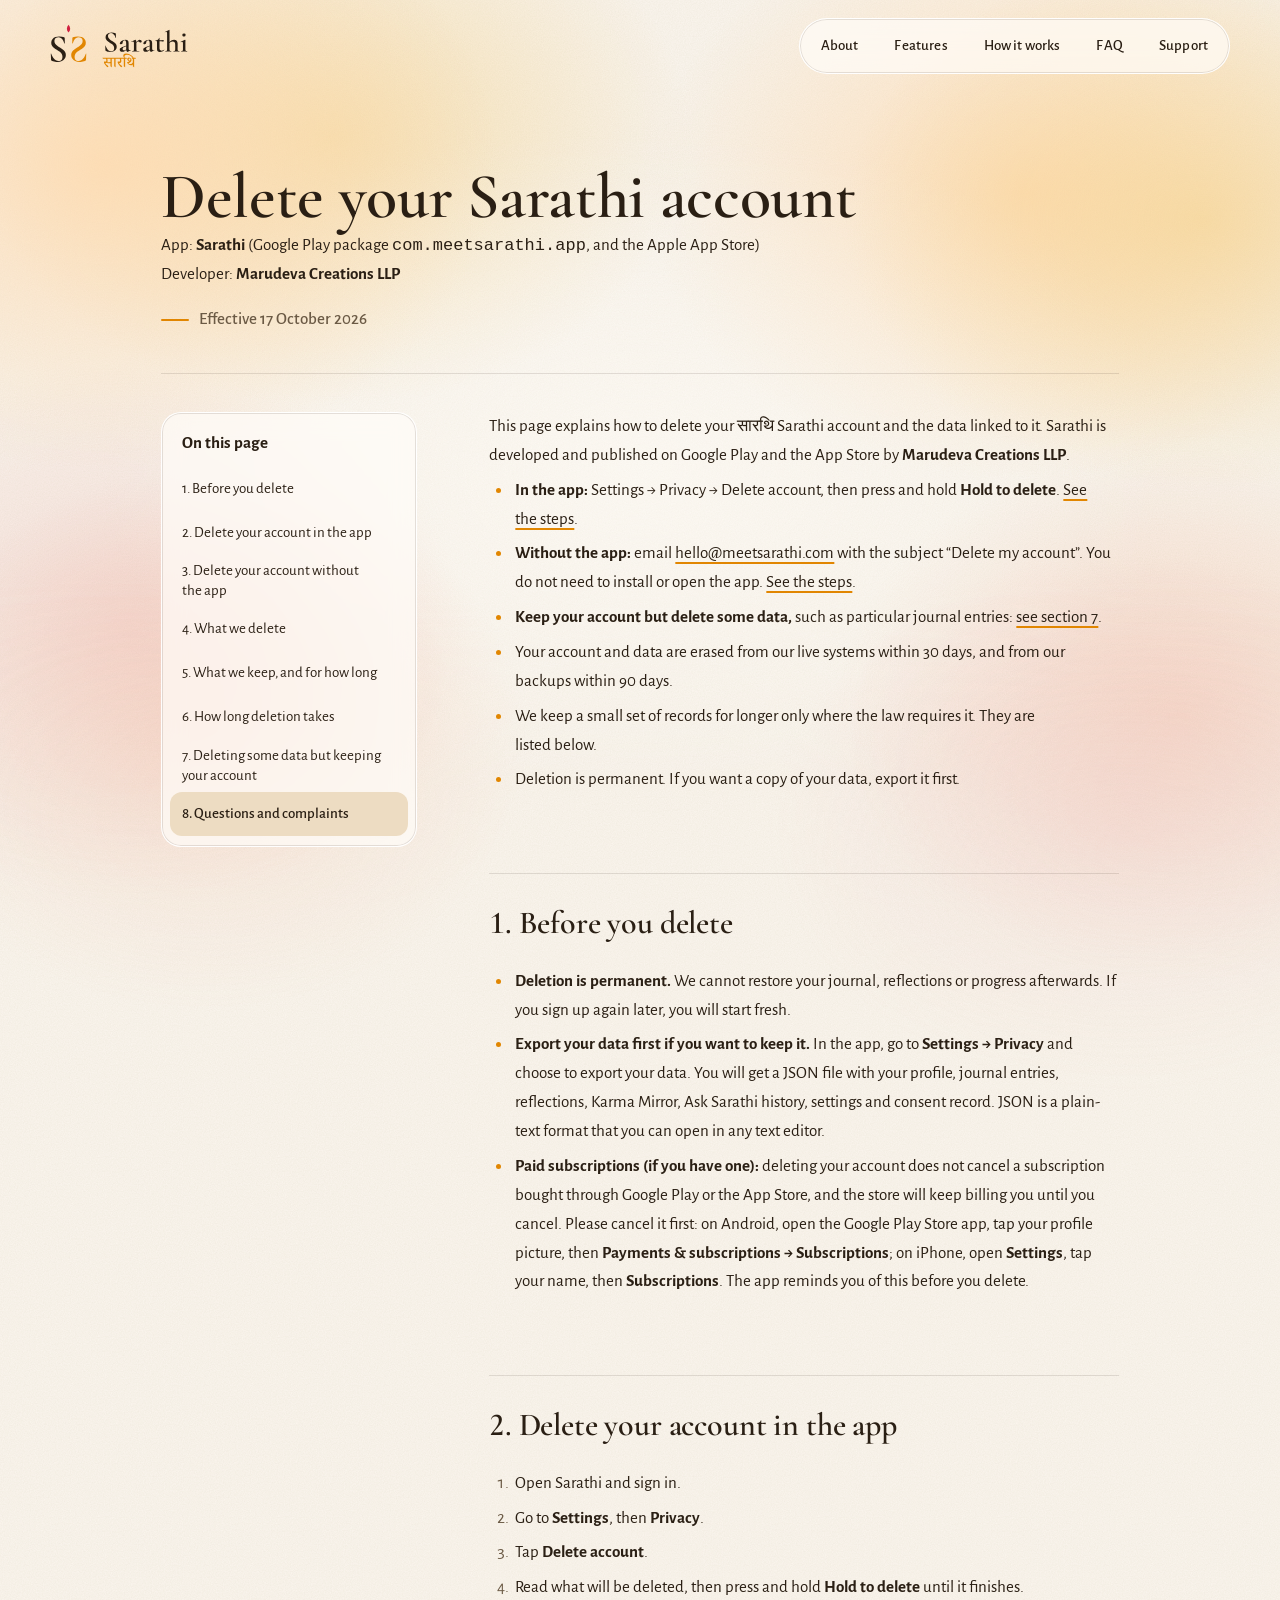
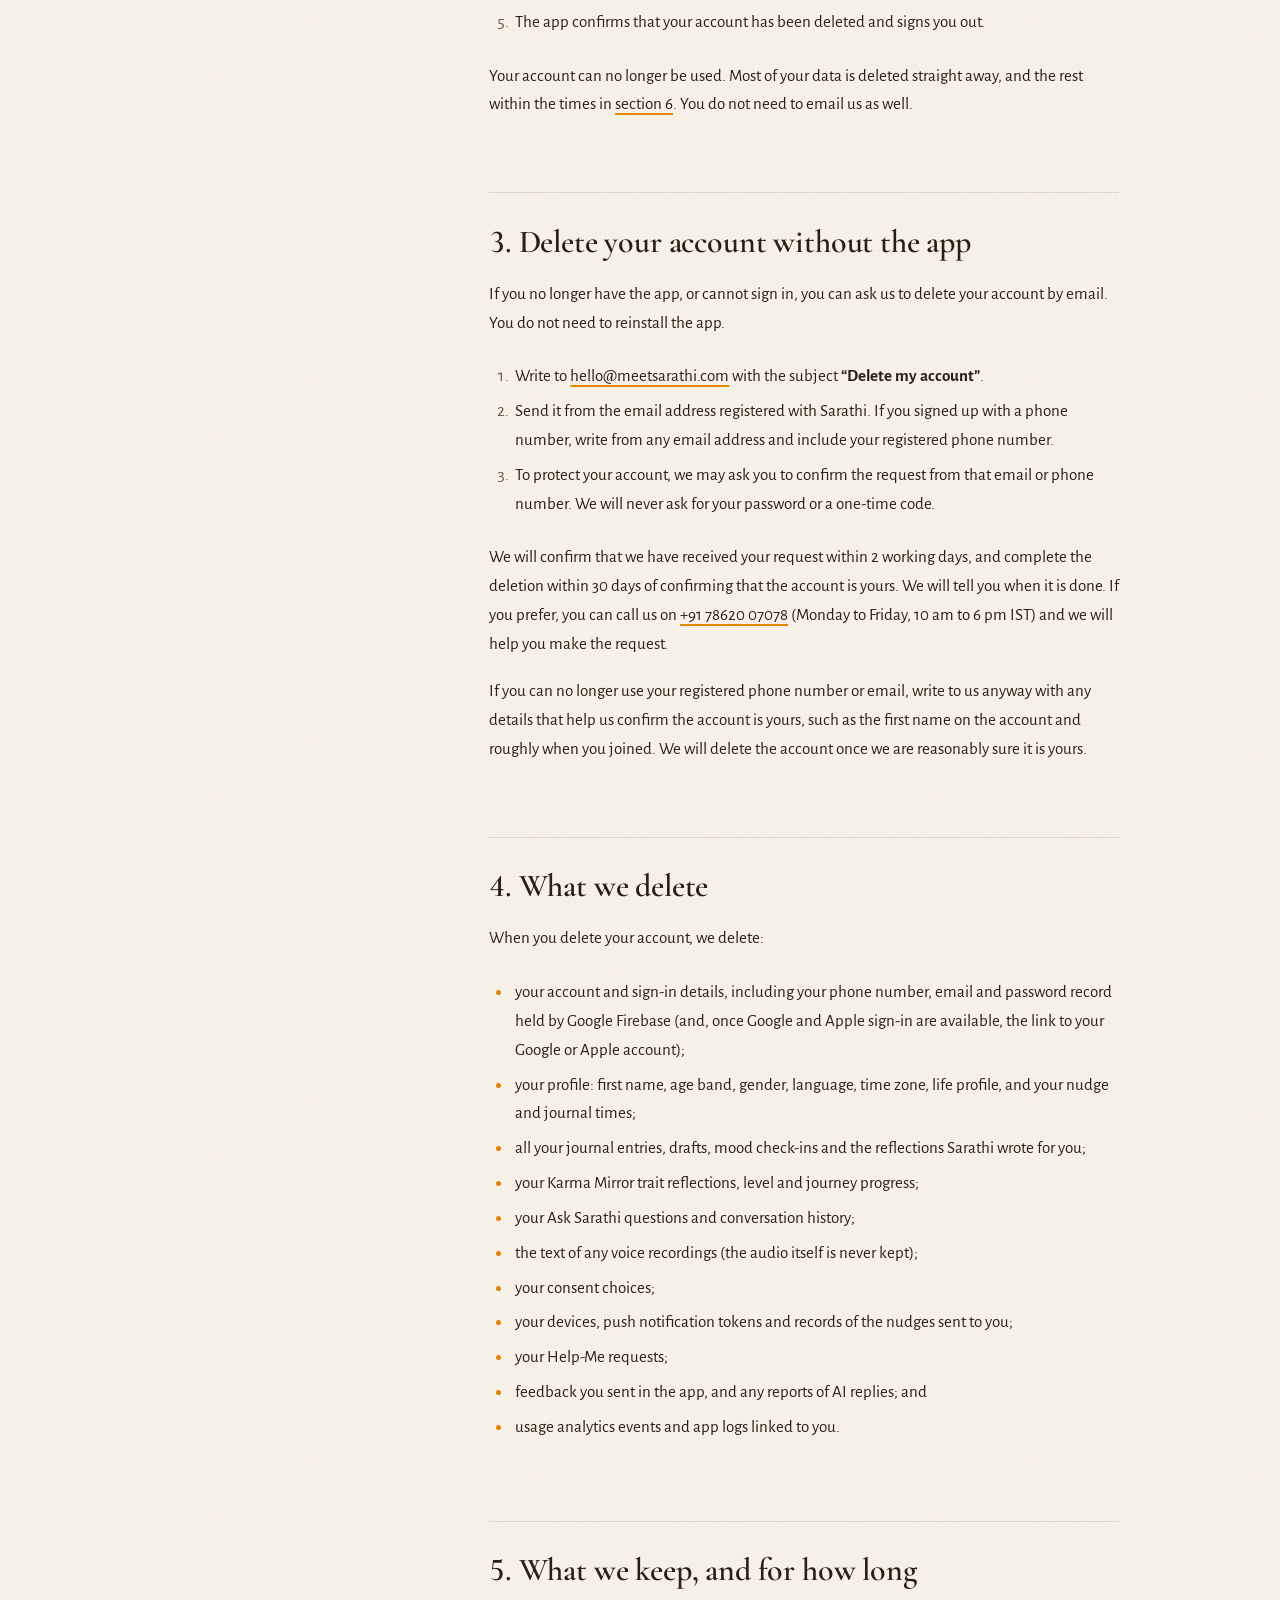
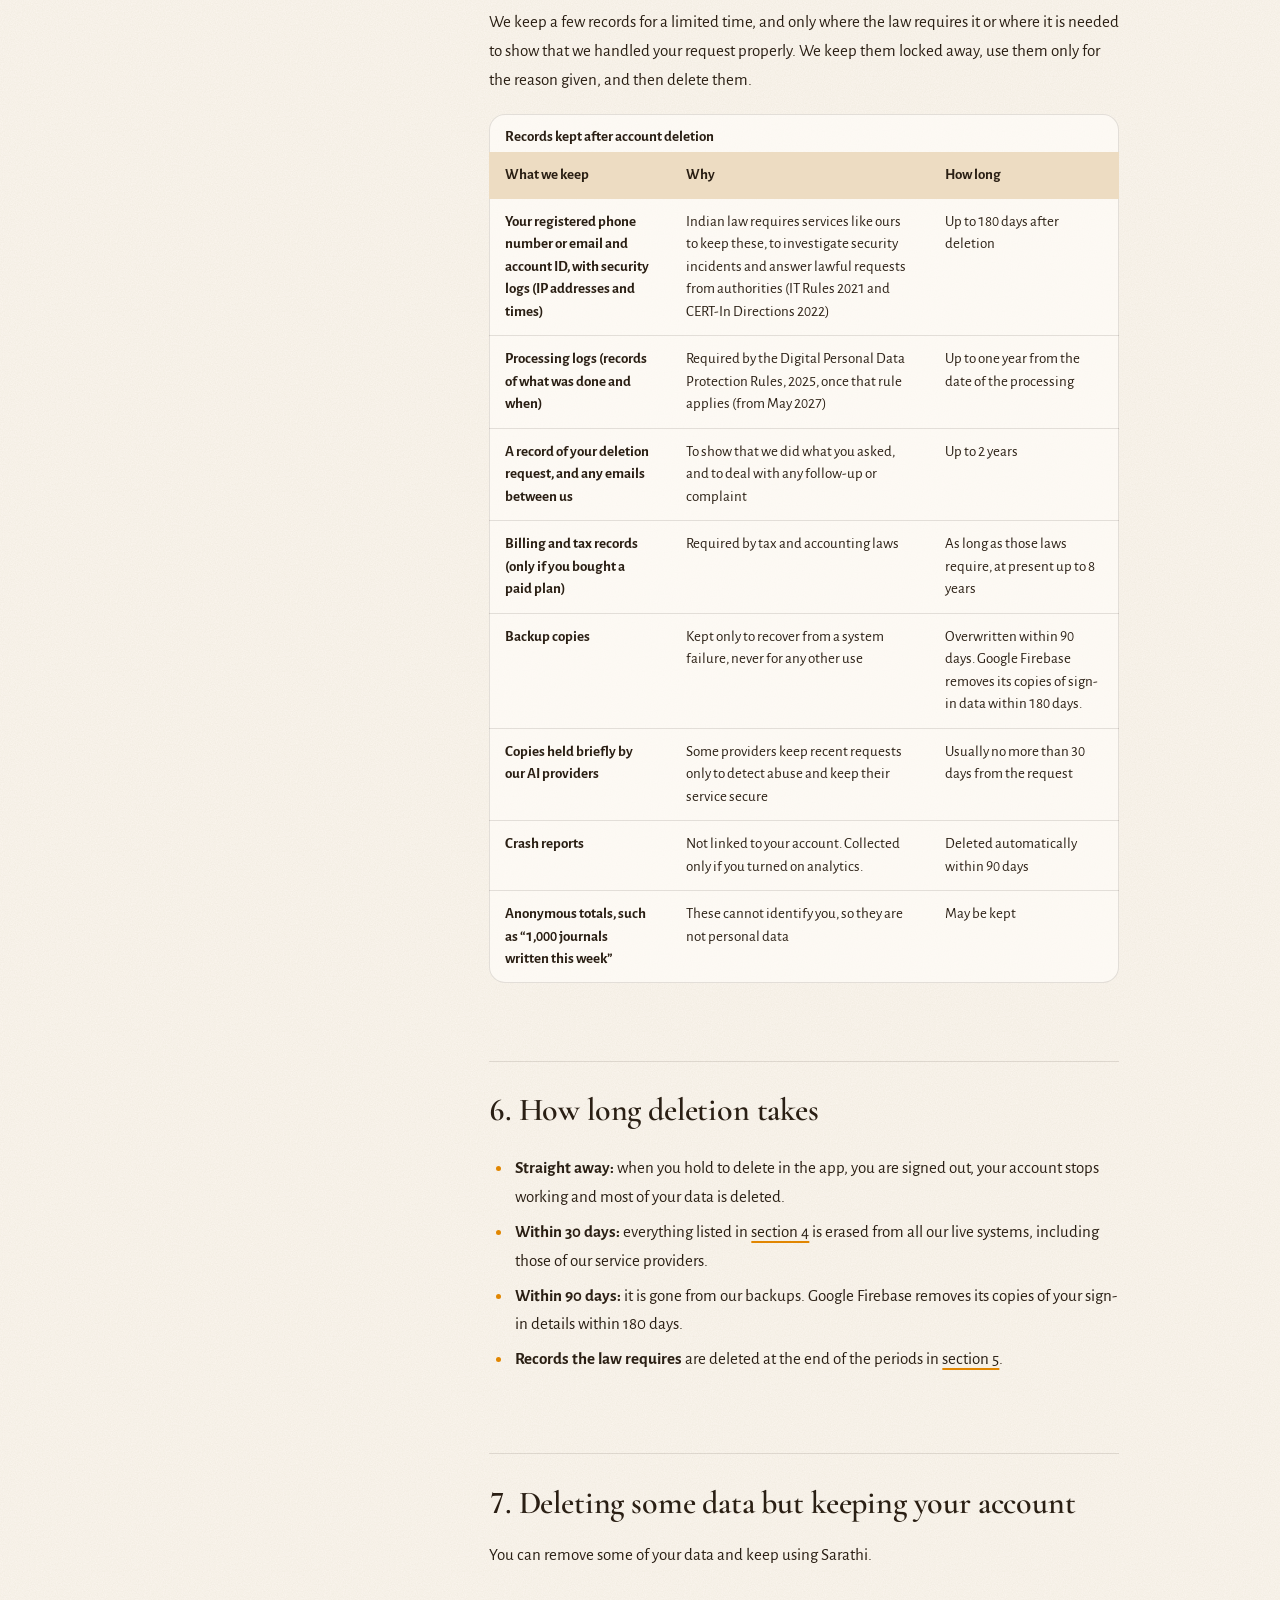
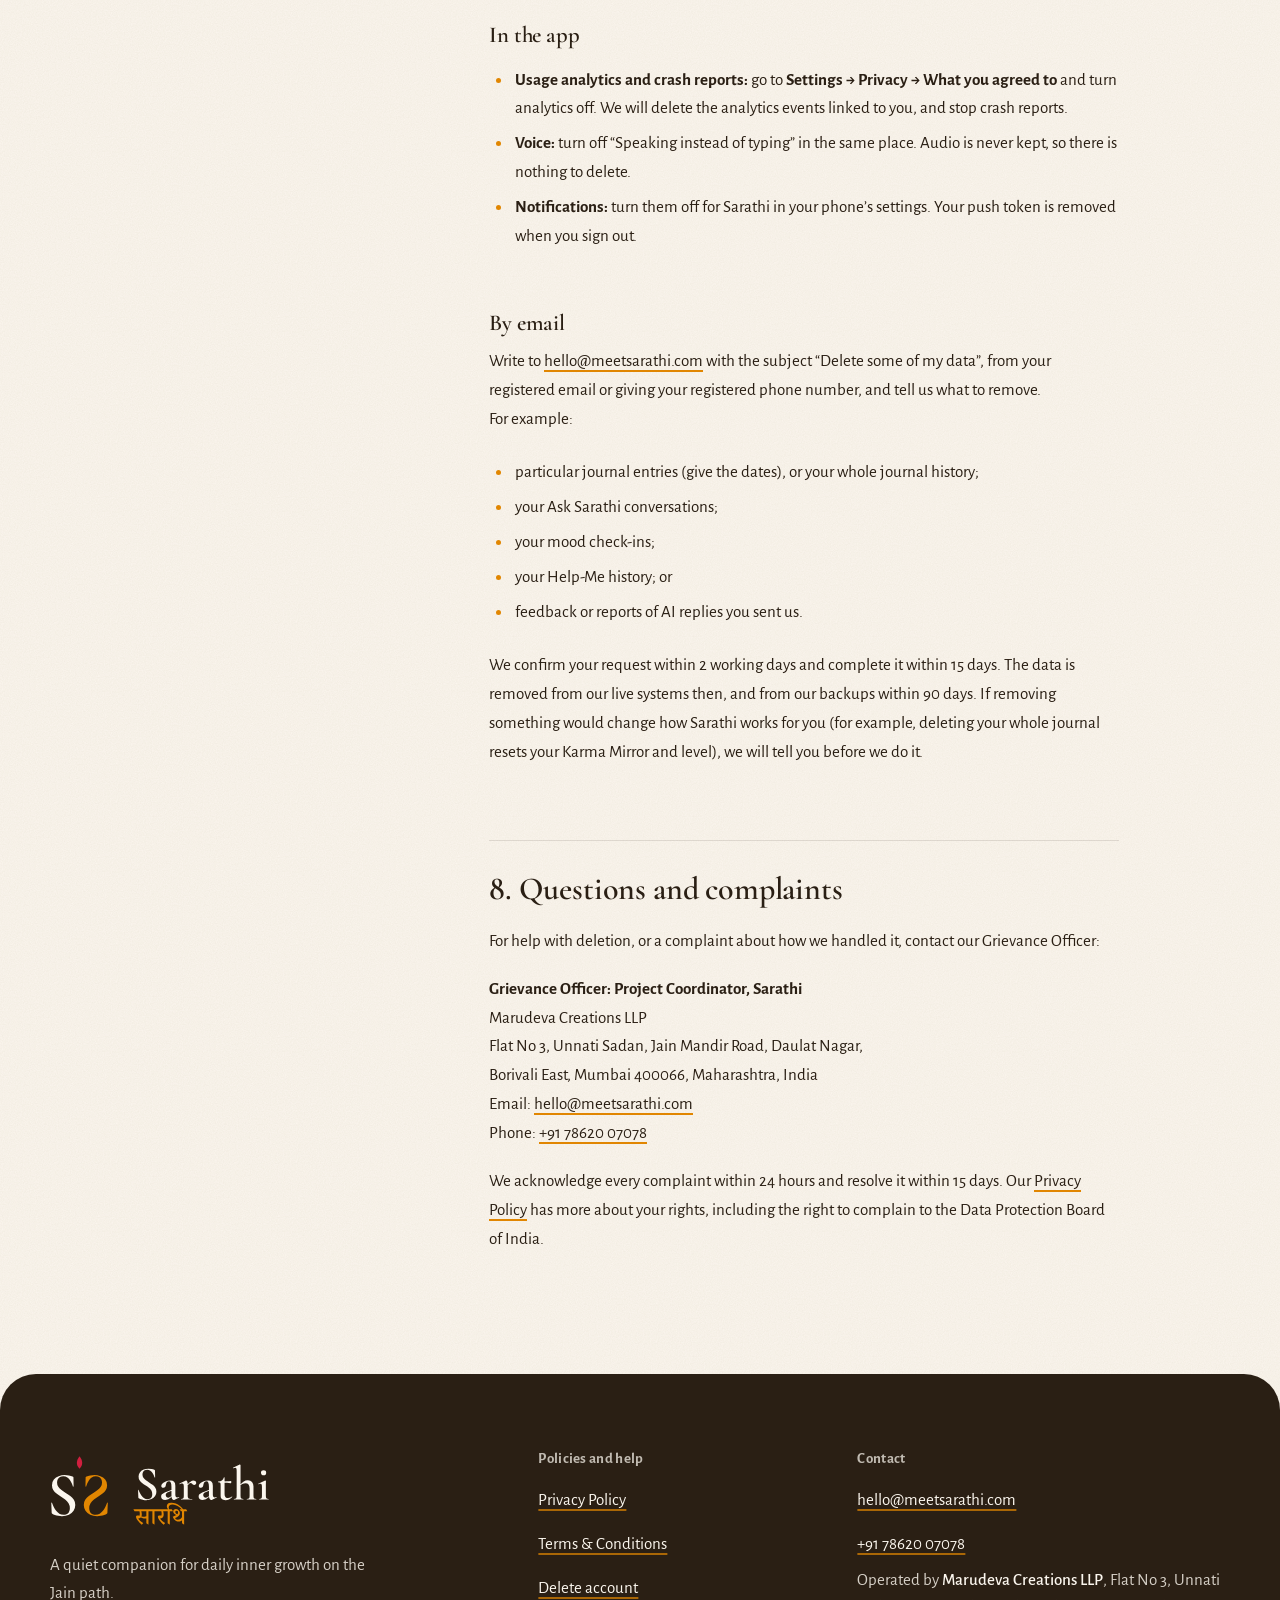
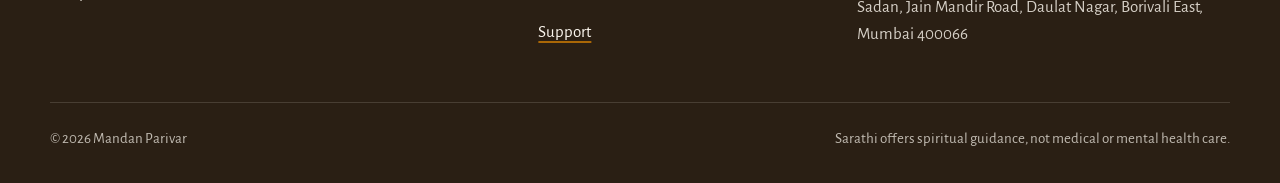
==== commit 19afc585: "Policy pages: Google and Apple sign-in coming soon Privacy Policy gets a 'Signing in with Google or " ====
--- a/delete-account/index.html
+++ b/delete-account/index.html
@@ -99,8 +99,8 @@
 <h2 id="what-we-delete">4. What we delete</h2>
 <p>When you delete your account, we delete:</p>
 <ul>
-  <li>your account and sign-in details, including your phone number, email and password record held by Google Firebase;</li>
-  <li>your profile: first name, age band, gender, language, time zone, path, life profile, and your nudge and journal times;</li>
+  <li>your account and sign-in details, including your phone number, email and password record held by Google Firebase (and, once Google and Apple sign-in are available, the link to your Google or Apple account);</li>
+  <li>your profile: first name, age band, gender, language, time zone, life profile, and your nudge and journal times;</li>
   <li>all your journal entries, drafts, mood check-ins and the reflections Sarathi wrote for you;</li>
   <li>your Karma Mirror trait reflections, level and journey progress;</li>
   <li>your Ask Sarathi questions and conversation history;</li>
--- a/assets/css/site.css
+++ b/assets/css/site.css
@@ -1274,6 +1274,106 @@
 .notfound ul { list-style: none; display: flex; flex-wrap: wrap; justify-content: center; gap: 4px 20px; margin-top: 1.25rem; }
 .notfound ul a { display: inline-flex; align-items: center; min-height: 44px; }
 
+/* ---------- Glass and mirror (owner, 17 Oct 2026) -------------------------
+   Frosted header once the page scrolls, a soft light sweep across cards as
+   they arrive, and a polished-stone reflection under the hero phone. The
+   sweep passes over the cards, never over the logo artwork. */
+
+html { scroll-padding-top: 96px; }
+
+.site-header {
+  position: sticky;
+  top: 0;
+  border-bottom: 1px solid transparent;
+  transition:
+    background-color 450ms var(--ease),
+    border-color 450ms var(--ease),
+    box-shadow 450ms var(--ease),
+    padding 450ms var(--ease);
+}
+.site-header.is-scrolled {
+  padding-block: 10px;
+  background: rgba(251, 246, 238, 0.95);
+  border-bottom-color: rgba(217, 194, 160, 0.55);
+  box-shadow: 0 12px 32px -24px rgba(110, 66, 20, 0.45);
+}
+@supports ((-webkit-backdrop-filter: blur(1px)) or (backdrop-filter: blur(1px))) {
+  .site-header.is-scrolled {
+    background: rgba(251, 246, 238, 0.58);
+    -webkit-backdrop-filter: blur(18px) saturate(1.3);
+    backdrop-filter: blur(18px) saturate(1.3);
+  }
+}
+.legal.has-toc > .toc { top: 96px; max-height: calc(100vh - 120px); }
+
+/* Mirror shine: a band of light crosses each card once as it scrolls in */
+.store, .mark-card { position: relative; }
+.shine::after {
+  content: "";
+  position: absolute;
+  inset: 0;
+  border-radius: inherit;
+  pointer-events: none;
+  z-index: 2;
+  background: linear-gradient(105deg,
+    rgba(255, 255, 255, 0) 38%,
+    rgba(255, 255, 255, 0.55) 50%,
+    rgba(255, 255, 255, 0) 62%) no-repeat;
+  background-size: 260% 100%;
+  background-position: 130% 0;
+  opacity: 0;
+}
+.shine.in-view::after {
+  animation: mirror-sweep 1300ms var(--ease) var(--shine-delay, 0ms) 1 both;
+}
+@keyframes mirror-sweep {
+  0%   { background-position: 130% 0; opacity: 0; }
+  15%  { opacity: 1; }
+  85%  { opacity: 1; }
+  100% { background-position: -30% 0; opacity: 0; }
+}
+/* On the phone screen the sheen follows the scroll, like light on glass */
+@supports (animation-timeline: view()) {
+  .ps.shine::after,
+  .ps.shine.in-view::after {
+    opacity: 0.85;
+    animation: mirror-scroll linear both;
+    animation-timeline: view();
+    animation-range: entry 10% exit 90%;
+  }
+}
+@keyframes mirror-scroll {
+  from { background-position: 130% 0; }
+  to   { background-position: -30% 0; }
+}
+
+/* Reflection under the phone, fading out like polished stone */
+.phone {
+  -webkit-box-reflect: below 14px linear-gradient(to bottom,
+    rgba(0, 0, 0, 0) 66%, rgba(0, 0, 0, 0.2));
+}
+.hero-stage { padding-bottom: clamp(150px, 26vw, 210px); }
+.hero-stage::after {
+  content: "";
+  position: absolute;
+  left: 50%;
+  bottom: clamp(110px, 20vw, 160px);
+  width: min(78vw, 360px);
+  height: 46px;
+  transform: translateX(-50%);
+  border-radius: 50%;
+  background: radial-gradient(closest-side, rgba(110, 66, 20, 0.18), rgba(110, 66, 20, 0));
+  pointer-events: none;
+  z-index: -1;
+}
+
+@media (prefers-reduced-motion: reduce) {
+  .shine::after,
+  .shine.in-view::after,
+  .ps.shine::after,
+  .ps.shine.in-view::after { animation: none; opacity: 0; }
+}
+
 /* ---------- Reduced motion: no drift, no sway; a single soft fade -------- */
 
 @media (prefers-reduced-motion: reduce) {
